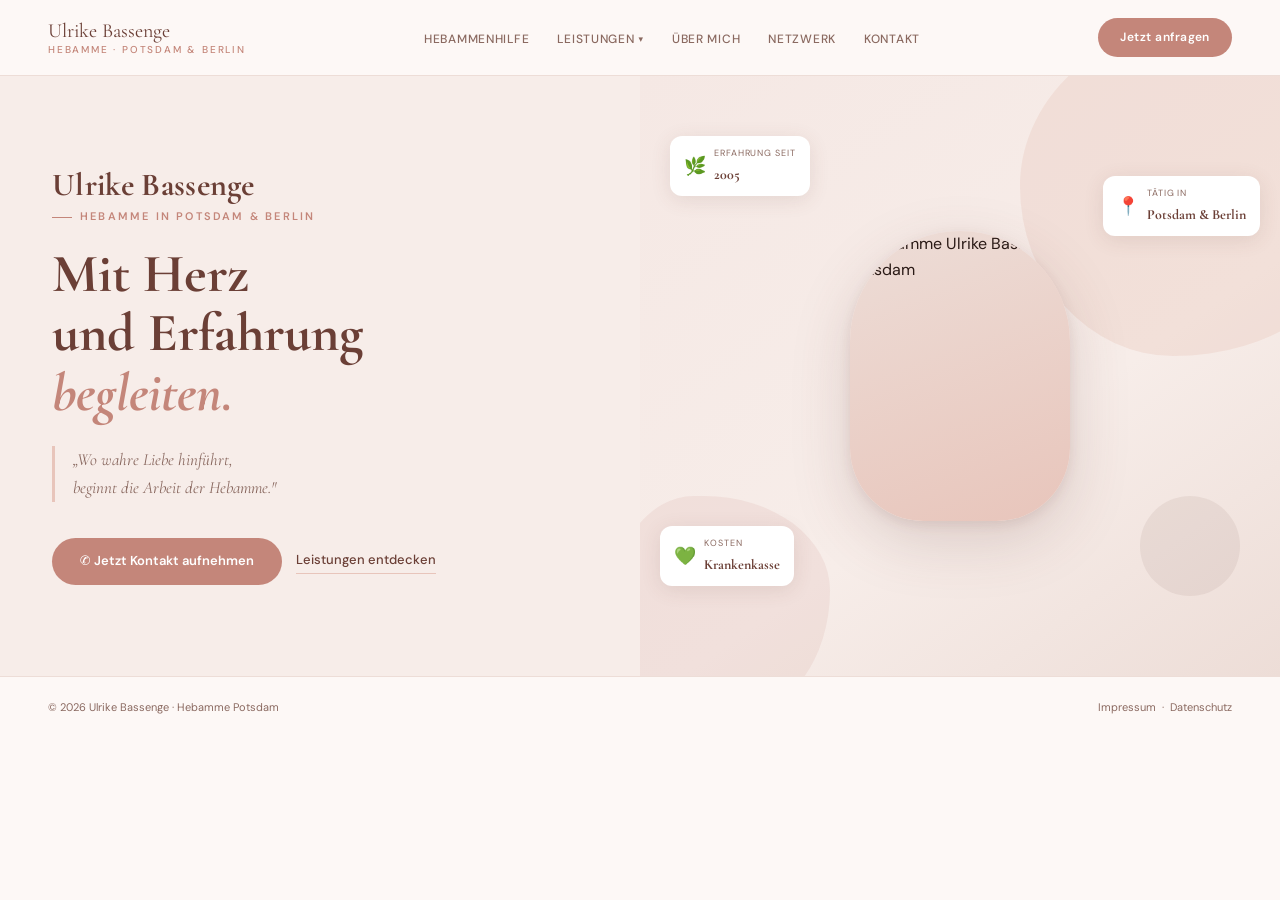
==== index.html @ 85637853 "fix: focus-visible + mobile hero layout + trust badge responsive - Add :focus-visible outlines for ." ====
<!DOCTYPE html>
<html lang="de">
<head>
  <meta charset="UTF-8">
  <meta name="viewport" content="width=device-width, initial-scale=1.0">
  <title>Hebamme Potsdam — Ulrike Bassenge | Schwangerschaft, Geburt &amp; Wochenbett</title>
  <meta name="description" content="Ulrike Bassenge – Ihre erfahrene Hebamme in Potsdam und Berlin. Beleghebamme, Hausgeburten &amp; Geburtshaus. Schwangerschaft, Geburt, Wochenbett &amp; Stillberatung.">
  <link rel="canonical" href="https://www.ulrike-bassenge.de/">
  <link rel="preconnect" href="https://fonts.googleapis.com">
  <link rel="preconnect" href="https://fonts.gstatic.com" crossorigin>
  <link href="https://fonts.googleapis.com/css2?family=Cormorant+Garamond:ital,wght@0,400;0,600;0,700;1,400;1,600&family=DM+Sans:wght@300;400;500;600&display=swap" rel="stylesheet">
  <script src="https://cdn.tailwindcss.com"></script>
  <link rel="stylesheet" href="styles.css">
</head>
<body>

<!-- NAVIGATION -->
<nav class="site-nav">
  <a href="index.html" style="display:flex;flex-direction:column;line-height:1.25;">
    <span class="nav-logo-name">Ulrike Bassenge</span>
    <span class="nav-logo-sub">Hebamme · Potsdam &amp; Berlin</span>
  </a>

  <button id="hamburger" class="hamburger" aria-label="Menü öffnen" aria-expanded="false" aria-controls="nav-links">
    <span></span>
    <span></span>
    <span></span>
  </button>

  <ul id="nav-links" class="nav-links">
    <li><a href="hebammenhilfe.html">Hebammenhilfe</a></li>
    <li class="nav-dropdown">
      <a href="#leistungen" style="display:inline-flex;align-items:center;gap:4px;">
        Leistungen <span style="font-size:9px;">▾</span>
      </a>
      <ul class="nav-dropdown-menu">
        <li><a href="schwangerschaft.html">Schwangerschaft</a></li>
        <li><a href="geburtshilfe.html">Geburtshilfe</a></li>
        <li><a href="wochenbett.html">Wochenbett</a></li>
        <li><a href="stillen.html">Stillberatung</a></li>
      </ul>
    </li>
    <li><a href="ueber-mich.html">Über mich</a></li>
    <li><a href="netzwerk.html">Netzwerk</a></li>
    <li><a href="kontakt.html">Kontakt</a></li>
  </ul>

  <a href="kontakt.html" class="btn-primary" style="font-size:12px;padding:10px 22px;letter-spacing:0.04em;">Jetzt anfragen</a>
</nav>

<!-- HERO -->
<section class="hero-grid" id="hero">

  <!-- LEFT COLUMN -->
  <div style="background:var(--cream-mid);padding:80px 52px;display:flex;flex-direction:column;justify-content:center;">

    <div style="margin-bottom:18px;">
      <div style="font-family:'Cormorant Garamond',Georgia,serif;font-size:32px;font-weight:700;color:var(--rose-dark);line-height:1.1;letter-spacing:0.01em;">Ulrike Bassenge</div>
      <p class="eyebrow" style="margin-top:6px;margin-bottom:0;">Hebamme in Potsdam &amp; Berlin</p>
    </div>

    <h1 class="heading-xl" style="margin-bottom:24px;">
      Mit Herz<br>und Erfahrung<br><em style="color:var(--rose);">begleiten.</em>
    </h1>

    <blockquote class="quote-text" style="border-left:3px solid var(--rose-light);padding-left:18px;margin-bottom:36px;">
      „Wo wahre Liebe hinführt,<br>beginnt die Arbeit der Hebamme."
    </blockquote>

    <div style="display:flex;gap:14px;align-items:center;flex-wrap:wrap;">
      <a href="kontakt.html" class="btn-primary">&#9990; Jetzt Kontakt aufnehmen</a>
      <a href="#leistungen" class="btn-ghost">Leistungen entdecken</a>
    </div>

  </div>

  <!-- RIGHT COLUMN -->
  <div style="background:linear-gradient(145deg,var(--rose-pale) 0%,var(--cream-mid) 60%,var(--sand) 100%);position:relative;overflow:hidden;display:flex;align-items:center;justify-content:center;min-height:540px;">

    <!-- Decorative blobs -->
    <div style="position:absolute;width:340px;height:340px;background:var(--rose-light);opacity:0.35;border-radius:60% 40% 55% 45% / 50% 60% 40% 50%;top:-60px;right:-80px;"></div>
    <div style="position:absolute;width:220px;height:220px;background:var(--rose);opacity:0.12;border-radius:40% 60% 45% 55% / 55% 45% 60% 40%;bottom:-40px;left:-30px;"></div>
    <div style="position:absolute;width:100px;height:100px;background:var(--rose-dark);opacity:0.08;border-radius:50%;bottom:80px;right:40px;"></div>

    <!-- Trust Badge: Erfahrung seit -->
    <div class="trust-badge" style="position:absolute;top:60px;left:30px;z-index:3;background:#fff;border-radius:12px;padding:10px 14px;box-shadow:0 4px 20px rgba(107,63,54,0.12);display:flex;align-items:center;gap:8px;">
      <span style="font-size:18px;">🌿</span>
      <div>
        <span style="font-family:'DM Sans',system-ui,sans-serif;font-size:9px;color:var(--muted);text-transform:uppercase;letter-spacing:0.1em;display:block;">Erfahrung seit</span>
        <span style="font-family:'Cormorant Garamond',Georgia,serif;font-size:14px;font-weight:700;color:var(--rose-dark);">2005</span>
      </div>
    </div>

    <!-- Trust Badge: Kosten -->
    <div class="trust-badge" style="position:absolute;bottom:90px;left:20px;z-index:3;background:#fff;border-radius:12px;padding:10px 14px;box-shadow:0 4px 20px rgba(107,63,54,0.12);display:flex;align-items:center;gap:8px;">
      <span style="font-size:18px;">💚</span>
      <div>
        <span style="font-family:'DM Sans',system-ui,sans-serif;font-size:9px;color:var(--muted);text-transform:uppercase;letter-spacing:0.1em;display:block;">Kosten</span>
        <span style="font-family:'Cormorant Garamond',Georgia,serif;font-size:14px;font-weight:700;color:var(--rose-dark);">Krankenkasse</span>
      </div>
    </div>

    <!-- Trust Badge: Tätig in -->
    <div class="trust-badge" style="position:absolute;top:100px;right:20px;z-index:3;background:#fff;border-radius:12px;padding:10px 14px;box-shadow:0 4px 20px rgba(107,63,54,0.12);display:flex;align-items:center;gap:8px;">
      <span style="font-size:18px;">📍</span>
      <div>
        <span style="font-family:'DM Sans',system-ui,sans-serif;font-size:9px;color:var(--muted);text-transform:uppercase;letter-spacing:0.1em;display:block;">Tätig in</span>
        <span style="font-family:'Cormorant Garamond',Georgia,serif;font-size:14px;font-weight:700;color:var(--rose-dark);">Potsdam &amp; Berlin</span>
      </div>
    </div>

    <!-- Photo frame -->
    <div style="position:relative;z-index:2;width:220px;height:290px;background:linear-gradient(160deg,var(--sand) 0%,var(--rose-light) 100%);border-radius:120px 120px 80px 80px;display:flex;align-items:center;justify-content:center;box-shadow:0 20px 60px rgba(107,63,54,0.18),0 4px 12px rgba(107,63,54,0.1);overflow:hidden;">
      <img src="https://placehold.co/220x290/e8c5bb/6b3f36?text=Ulrike+Bassenge" alt="Hebamme Ulrike Bassenge, Potsdam" width="220" height="290" style="width:100%;height:100%;object-fit:cover;border-radius:inherit;">
    </div>

  </div>

</section>

<!-- FOOTER -->
<footer class="site-footer">
  <span>© 2026 Ulrike Bassenge · Hebamme Potsdam</span>
  <span>
    <a href="impressum.html">Impressum</a> &nbsp;·&nbsp;
    <a href="datenschutz.html">Datenschutz</a>
  </span>
</footer>

<script>
  const hamburger = document.getElementById('hamburger');
  const navLinks  = document.getElementById('nav-links');

  hamburger.addEventListener('click', function () {
    const isOpen = navLinks.classList.toggle('open');
    hamburger.setAttribute('aria-expanded', isOpen ? 'true' : 'false');
  });
</script>

</body>
</html>
---- styles.css ----
/* === CUSTOM PROPERTIES === */
:root {
  --rose:       #c4867a;
  --rose-light: #e8c5bb;
  --rose-pale:  #f5e8e4;
  --rose-dark:  #6b3f36;
  --cream:      #fdf8f6;
  --cream-mid:  #f7ede9;
  --sand:       #edddd7;
  --muted:      #8a6960;
  --text:       #2a1a16;

  --font-serif: 'Cormorant Garamond', Georgia, serif;
  --font-sans:  'DM Sans', system-ui, sans-serif;

  --card-radius: 20px;
  --btn-radius:  40px;
}

/* === RESET === */
*, *::before, *::after { box-sizing: border-box; margin: 0; padding: 0; }
html { scroll-behavior: smooth; }
body { font-family: var(--font-sans); background: var(--cream); color: var(--text); line-height: 1.6; }
a { text-decoration: none; color: inherit; }
img { max-width: 100%; display: block; }

/* === TYPOGRAPHY === */
.font-serif   { font-family: var(--font-serif); }
.heading-xl   { font-family: var(--font-serif); font-size: clamp(36px, 5vw, 54px); line-height: 1.1; font-weight: 700; color: var(--rose-dark); }
.heading-lg   { font-family: var(--font-serif); font-size: clamp(26px, 3.5vw, 36px); line-height: 1.2; font-weight: 600; color: var(--rose-dark); }
.heading-md   { font-family: var(--font-serif); font-size: clamp(18px, 2.5vw, 24px); font-weight: 600; color: var(--rose-dark); }
.eyebrow      { font-size: 11px; letter-spacing: 0.2em; text-transform: uppercase; color: var(--rose); font-weight: 600; display: flex; align-items: center; gap: 8px; }
.eyebrow::before { content: ''; display: inline-block; width: 20px; height: 1px; background: var(--rose); }
.body-text    { font-size: 14px; color: var(--muted); line-height: 1.8; }
.quote-text   { font-family: var(--font-serif); font-style: italic; font-size: 17px; color: var(--muted); line-height: 1.65; }

/* === BUTTONS === */
.btn-primary {
  display: inline-flex; align-items: center; gap: 6px;
  background: var(--rose); color: #fff;
  padding: 13px 28px; border-radius: var(--btn-radius);
  font-size: 13px; font-weight: 600; font-family: var(--font-sans);
  transition: background .2s, transform .15s; cursor: pointer; border: none;
}
.btn-primary:hover { background: var(--rose-dark); transform: translateY(-1px); }
.btn-primary:focus-visible { outline: 2px solid var(--rose-dark); outline-offset: 3px; }
.btn-primary:active { transform: translateY(0); }

.btn-ghost {
  display: inline-flex; align-items: center; gap: 4px;
  color: var(--rose-dark); font-size: 13px; font-weight: 500;
  border-bottom: 1px solid var(--rose-light); padding-bottom: 2px;
  transition: color .2s, border-color .2s;
}
.btn-ghost:hover { color: var(--rose); border-color: var(--rose); }
.btn-ghost:focus-visible { outline: 2px solid var(--rose); outline-offset: 3px; }

.btn-outline {
  display: inline-flex; align-items: center; gap: 6px;
  border: 2px solid rgba(255,255,255,0.4); color: #fff;
  padding: 13px 28px; border-radius: var(--btn-radius);
  font-size: 13px; font-weight: 600; font-family: var(--font-sans);
  transition: border-color .2s;
}
.btn-outline:focus-visible { outline: 2px solid rgba(255,255,255,0.8); outline-offset: 3px; }
.btn-outline:hover { border-color: rgba(255,255,255,0.9); background: rgba(255,255,255,0.1); }

/* === SECTION LABELS === */
.section-label {
  font-size: 10px; letter-spacing: 0.22em; text-transform: uppercase;
  color: var(--rose); font-weight: 600; margin-bottom: 10px;
  display: flex; align-items: center; gap: 8px;
}
.section-label::before { content: ''; display: inline-block; width: 20px; height: 1px; background: var(--rose); }

/* === CARDS === */
.card {
  background: #fff; border-radius: var(--card-radius); border: 1px solid var(--sand);
  transition: transform .25s, box-shadow .25s, border-color .25s;
}
.card:hover {
  transform: translateY(-5px);
  box-shadow: 0 12px 32px rgba(196,134,122,0.18);
  border-color: var(--rose-light);
}

/* === NAVIGATION === */
.site-nav {
  background: var(--cream); border-bottom: 1px solid var(--sand);
  padding: 18px 48px; display: flex; align-items: center; justify-content: space-between;
  position: sticky; top: 0; z-index: 100;
}
.nav-logo-name { font-family: var(--font-serif); font-size: 20px; color: var(--rose-dark); }
.nav-logo-sub  { font-size: 10px; letter-spacing: 0.18em; text-transform: uppercase; color: var(--rose); font-weight: 500; }
.nav-links { display: flex; gap: 28px; list-style: none; align-items: center; }
.nav-links a  { font-size: 12px; color: var(--muted); letter-spacing: 0.06em; text-transform: uppercase; font-weight: 500; transition: color .2s; }
.nav-links a:hover { color: var(--rose); }
.nav-links a:focus-visible { color: var(--rose); outline: 2px solid var(--rose); outline-offset: 3px; border-radius: 3px; }
.nav-dropdown { position: relative; }
.nav-dropdown-menu {
  display: none; position: absolute; top: calc(100% + 12px); left: 50%;
  transform: translateX(-50%); background: #fff; border: 1px solid var(--sand);
  border-radius: 12px; padding: 8px 0; min-width: 180px;
  box-shadow: 0 8px 24px rgba(107,63,54,0.12); z-index: 200;
}
.nav-dropdown:hover .nav-dropdown-menu { display: block; }
.nav-dropdown-menu a {
  display: block; padding: 9px 18px; font-size: 13px; color: var(--text);
  text-transform: none; letter-spacing: 0; font-weight: 400;
  transition: background .15s, color .15s;
}
.nav-dropdown-menu a:hover { background: var(--cream-mid); color: var(--rose); }
.hamburger { display: none; flex-direction: column; gap: 5px; cursor: pointer; background: none; border: none; padding: 4px; }
.hamburger span { display: block; width: 24px; height: 2px; background: var(--rose-dark); border-radius: 2px; transition: transform .3s, opacity .3s; }
.hamburger:focus-visible {
  outline: 2px solid var(--rose);
  outline-offset: 4px;
  border-radius: 4px;
}

.nav-dropdown-menu a:focus-visible {
  outline: 2px solid var(--rose);
  outline-offset: -2px;
}

/* === FOOTER === */
.site-footer {
  background: var(--cream); border-top: 1px solid var(--sand);
  padding: 22px 48px; display: flex; justify-content: space-between; align-items: center;
  font-size: 11px; color: var(--muted);
}
.site-footer a { color: var(--muted); transition: color .2s; }
.site-footer a:hover { color: var(--rose); }
.site-footer a:focus-visible {
  outline: 2px solid var(--rose);
  outline-offset: 2px;
  border-radius: 2px;
}

/* === MOBILE === */
@media (max-width: 768px) {
  .site-nav { padding: 16px 20px; }
  .nav-links { display: none; flex-direction: column; gap: 0; position: absolute; top: 100%; left: 0; right: 0; background: var(--cream); border-bottom: 1px solid var(--sand); padding: 8px 0; z-index: 99; }
  .nav-links.open { display: flex; }
  .nav-links a { padding: 12px 20px; text-transform: none; font-size: 14px; }
  .nav-dropdown-menu { display: none !important; }
  .hamburger { display: flex; }
  .site-footer { flex-direction: column; gap: 8px; text-align: center; padding: 20px; }
}

/* === SECTION UTILITY === */
.section { padding: 70px 48px; }
@media (max-width: 640px) { .section { padding: 40px 20px; } }

/* === GRID HELPERS === */
.grid-2 { display: grid; grid-template-columns: repeat(2, 1fr); gap: 20px; }
.grid-3 { display: grid; grid-template-columns: repeat(3, 1fr); gap: 20px; }
.grid-4 { display: grid; grid-template-columns: repeat(4, 1fr); gap: 20px; }
.hero-grid { display: grid; grid-template-columns: 1fr 1fr; min-height: 600px; }

/* === RESPONSIVE GRID HELPERS === */
@media (max-width: 1024px) {
  .grid-4 { grid-template-columns: repeat(2, 1fr); }
}
@media (max-width: 900px) {
  .grid-3 { grid-template-columns: repeat(2, 1fr); }
  .trust-badge { display: none; }
}
@media (max-width: 640px) {
  .grid-4, .grid-3, .grid-2 { grid-template-columns: 1fr; }
  .hero-grid { grid-template-columns: 1fr; }
}
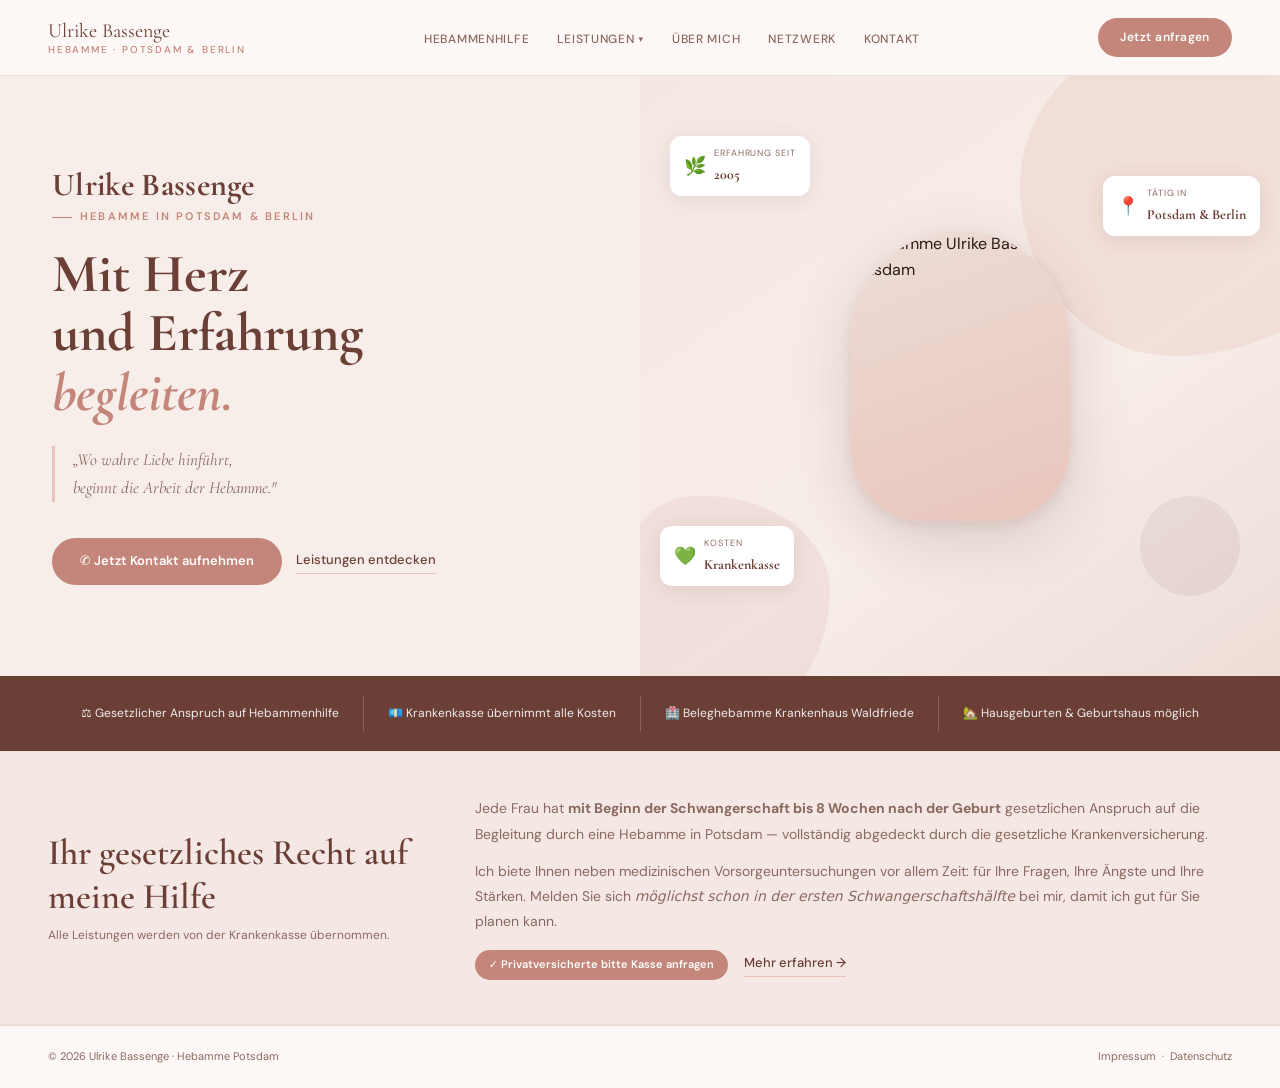
==== commit b1ce0700: "feat: startseite — info-strip + hebammenhilfe kurzversion" ====
--- a/index.html
+++ b/index.html
@@ -118,6 +118,30 @@
 
 </section>
 
+<!-- INFO-STRIP -->
+<div class="info-strip" style="background:var(--rose-dark);padding:20px 48px;display:flex;align-items:center;justify-content:center;gap:0;flex-wrap:wrap;">
+  <div style="color:rgba(255,255,255,.9);font-size:12px;padding:8px 24px;display:flex;align-items:center;gap:8px;border-right:1px solid rgba(255,255,255,.2);">⚖️ Gesetzlicher Anspruch auf Hebammenhilfe</div>
+  <div style="color:rgba(255,255,255,.9);font-size:12px;padding:8px 24px;display:flex;align-items:center;gap:8px;border-right:1px solid rgba(255,255,255,.2);">💶 Krankenkasse übernimmt alle Kosten</div>
+  <div style="color:rgba(255,255,255,.9);font-size:12px;padding:8px 24px;display:flex;align-items:center;gap:8px;border-right:1px solid rgba(255,255,255,.2);">🏥 Beleghebamme Krankenhaus Waldfriede</div>
+  <div style="color:rgba(255,255,255,.9);font-size:12px;padding:8px 24px;display:flex;align-items:center;gap:8px;">🏡 Hausgeburten &amp; Geburtshaus möglich</div>
+</div>
+
+<!-- HEBAMMENHILFE KURZVERSION -->
+<section class="hebammenhilfe-section" style="background:var(--rose-pale);padding:44px 48px;display:grid;grid-template-columns:1fr 2fr;gap:48px;align-items:center;border-top:1px solid var(--sand);border-bottom:1px solid var(--sand);">
+  <div>
+    <h2 class="heading-lg">Ihr gesetzliches Recht auf meine Hilfe</h2>
+    <p style="font-size:12px;color:var(--muted);margin-top:8px;">Alle Leistungen werden von der Krankenkasse übernommen.</p>
+  </div>
+  <div>
+    <p class="body-text" style="margin-bottom:12px;">Jede Frau hat <strong>mit Beginn der Schwangerschaft bis 8 Wochen nach der Geburt</strong> gesetzlichen Anspruch auf die Begleitung durch eine Hebamme in Potsdam — vollständig abgedeckt durch die gesetzliche Krankenversicherung.</p>
+    <p class="body-text" style="margin-bottom:16px;">Ich biete Ihnen neben medizinischen Vorsorgeuntersuchungen vor allem Zeit: für Ihre Fragen, Ihre Ängste und Ihre Stärken. Melden Sie sich <em>möglichst schon in der ersten Schwangerschaftshälfte</em> bei mir, damit ich gut für Sie planen kann.</p>
+    <div style="display:flex;align-items:center;gap:16px;flex-wrap:wrap;">
+      <span style="display:inline-flex;align-items:center;gap:6px;background:var(--rose);color:#fff;font-size:11px;font-weight:600;padding:6px 14px;border-radius:30px;">✓ Privatversicherte bitte Kasse anfragen</span>
+      <a href="hebammenhilfe.html" class="btn-ghost">Mehr erfahren →</a>
+    </div>
+  </div>
+</section>
+
 <!-- FOOTER -->
 <footer class="site-footer">
   <span>© 2026 Ulrike Bassenge · Hebamme Potsdam</span>
--- a/styles.css
+++ b/styles.css
@@ -146,6 +146,10 @@
   .nav-dropdown-menu { display: none !important; }
   .hamburger { display: flex; }
   .site-footer { flex-direction: column; gap: 8px; text-align: center; padding: 20px; }
+  .info-strip { flex-direction: column; padding: 16px 20px; gap: 0; }
+  .info-strip > div { border-right: none !important; border-bottom: 1px solid rgba(255,255,255,.2); padding: 10px 16px; width: 100%; justify-content: flex-start; }
+  .info-strip > div:last-child { border-bottom: none; }
+  .hebammenhilfe-section { grid-template-columns: 1fr; gap: 24px; padding: 36px 20px; }
 }
 
 /* === SECTION UTILITY === */
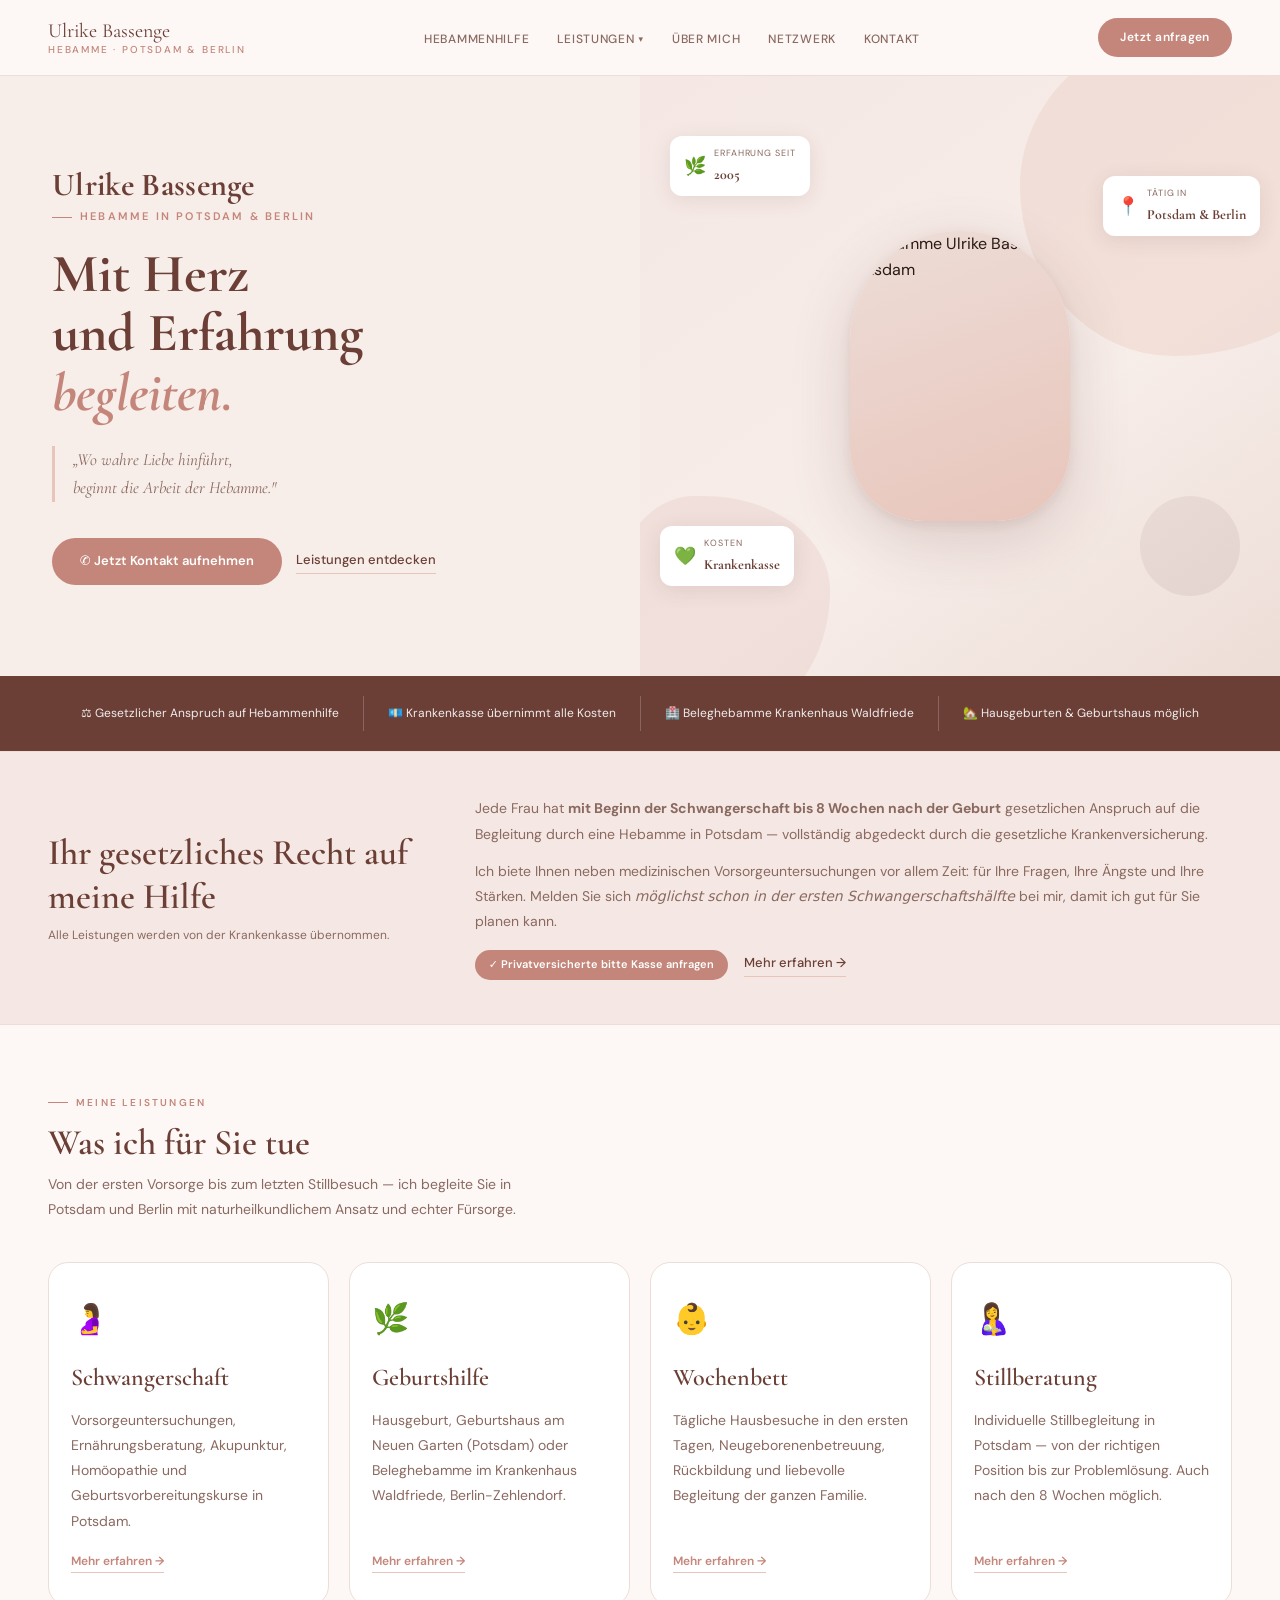
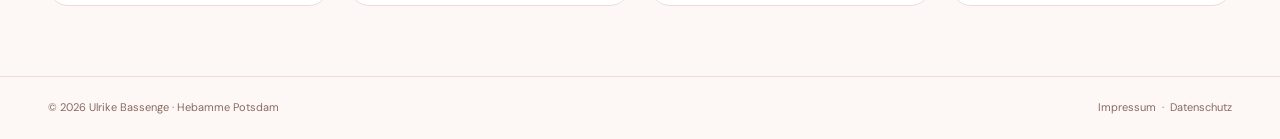
==== commit f73c85bf: "feat: startseite — leistungskacheln (4 cards, responsive grid)" ====
--- a/index.html
+++ b/index.html
@@ -142,6 +142,45 @@
   </div>
 </section>
 
+<!-- LEISTUNGEN -->
+<section id="leistungen" style="padding:70px 48px;">
+  <p class="section-label">Meine Leistungen</p>
+  <h2 class="heading-lg" style="margin-bottom:8px;">Was ich für Sie tue</h2>
+  <p class="body-text" style="max-width:520px;margin-bottom:40px;">Von der ersten Vorsorge bis zum letzten Stillbesuch — ich begleite Sie in Potsdam und Berlin mit naturheilkundlichem Ansatz und echter Fürsorge.</p>
+
+  <div class="cards-4" style="display:grid;grid-template-columns:repeat(4,1fr);gap:20px;">
+
+    <a href="schwangerschaft.html" class="card" style="padding:32px 22px;display:flex;flex-direction:column;">
+      <div style="font-size:30px;margin-bottom:16px;">🤰</div>
+      <h3 class="heading-md" style="margin-bottom:10px;">Schwangerschaft</h3>
+      <p class="body-text" style="flex:1;">Vorsorgeuntersuchungen, Ernährungsberatung, Akupunktur, Homöopathie und Geburtsvorbereitungskurse in Potsdam.</p>
+      <span style="display:inline-flex;align-items:center;gap:4px;margin-top:18px;font-size:12px;color:var(--rose);font-weight:600;border-bottom:1px solid var(--rose-light);padding-bottom:1px;width:fit-content;">Mehr erfahren →</span>
+    </a>
+
+    <a href="geburtshilfe.html" class="card" style="padding:32px 22px;display:flex;flex-direction:column;">
+      <div style="font-size:30px;margin-bottom:16px;">🌿</div>
+      <h3 class="heading-md" style="margin-bottom:10px;">Geburtshilfe</h3>
+      <p class="body-text" style="flex:1;">Hausgeburt, Geburtshaus am Neuen Garten (Potsdam) oder Beleghebamme im Krankenhaus Waldfriede, Berlin-Zehlendorf.</p>
+      <span style="display:inline-flex;align-items:center;gap:4px;margin-top:18px;font-size:12px;color:var(--rose);font-weight:600;border-bottom:1px solid var(--rose-light);padding-bottom:1px;width:fit-content;">Mehr erfahren →</span>
+    </a>
+
+    <a href="wochenbett.html" class="card" style="padding:32px 22px;display:flex;flex-direction:column;">
+      <div style="font-size:30px;margin-bottom:16px;">👶</div>
+      <h3 class="heading-md" style="margin-bottom:10px;">Wochenbett</h3>
+      <p class="body-text" style="flex:1;">Tägliche Hausbesuche in den ersten Tagen, Neugeborenenbetreuung, Rückbildung und liebevolle Begleitung der ganzen Familie.</p>
+      <span style="display:inline-flex;align-items:center;gap:4px;margin-top:18px;font-size:12px;color:var(--rose);font-weight:600;border-bottom:1px solid var(--rose-light);padding-bottom:1px;width:fit-content;">Mehr erfahren →</span>
+    </a>
+
+    <a href="stillen.html" class="card" style="padding:32px 22px;display:flex;flex-direction:column;">
+      <div style="font-size:30px;margin-bottom:16px;">🤱</div>
+      <h3 class="heading-md" style="margin-bottom:10px;">Stillberatung</h3>
+      <p class="body-text" style="flex:1;">Individuelle Stillbegleitung in Potsdam — von der richtigen Position bis zur Problemlösung. Auch nach den 8 Wochen möglich.</p>
+      <span style="display:inline-flex;align-items:center;gap:4px;margin-top:18px;font-size:12px;color:var(--rose);font-weight:600;border-bottom:1px solid var(--rose-light);padding-bottom:1px;width:fit-content;">Mehr erfahren →</span>
+    </a>
+
+  </div>
+</section>
+
 <!-- FOOTER -->
 <footer class="site-footer">
   <span>© 2026 Ulrike Bassenge · Hebamme Potsdam</span>
--- a/styles.css
+++ b/styles.css
@@ -174,3 +174,17 @@
   .grid-4, .grid-3, .grid-2 { grid-template-columns: 1fr; }
   .hero-grid { grid-template-columns: 1fr; }
 }
+
+/* Responsive grid for 4-column card layout */
+@media (max-width: 1024px) {
+  .cards-4 { grid-template-columns: repeat(2, 1fr) !important; }
+}
+@media (max-width: 640px) {
+  .cards-4 { grid-template-columns: 1fr !important; }
+}
+
+/* Focus-visible for card links (service cards are <a> elements) */
+a.card:focus-visible {
+  outline: 2px solid var(--rose);
+  outline-offset: 3px;
+}
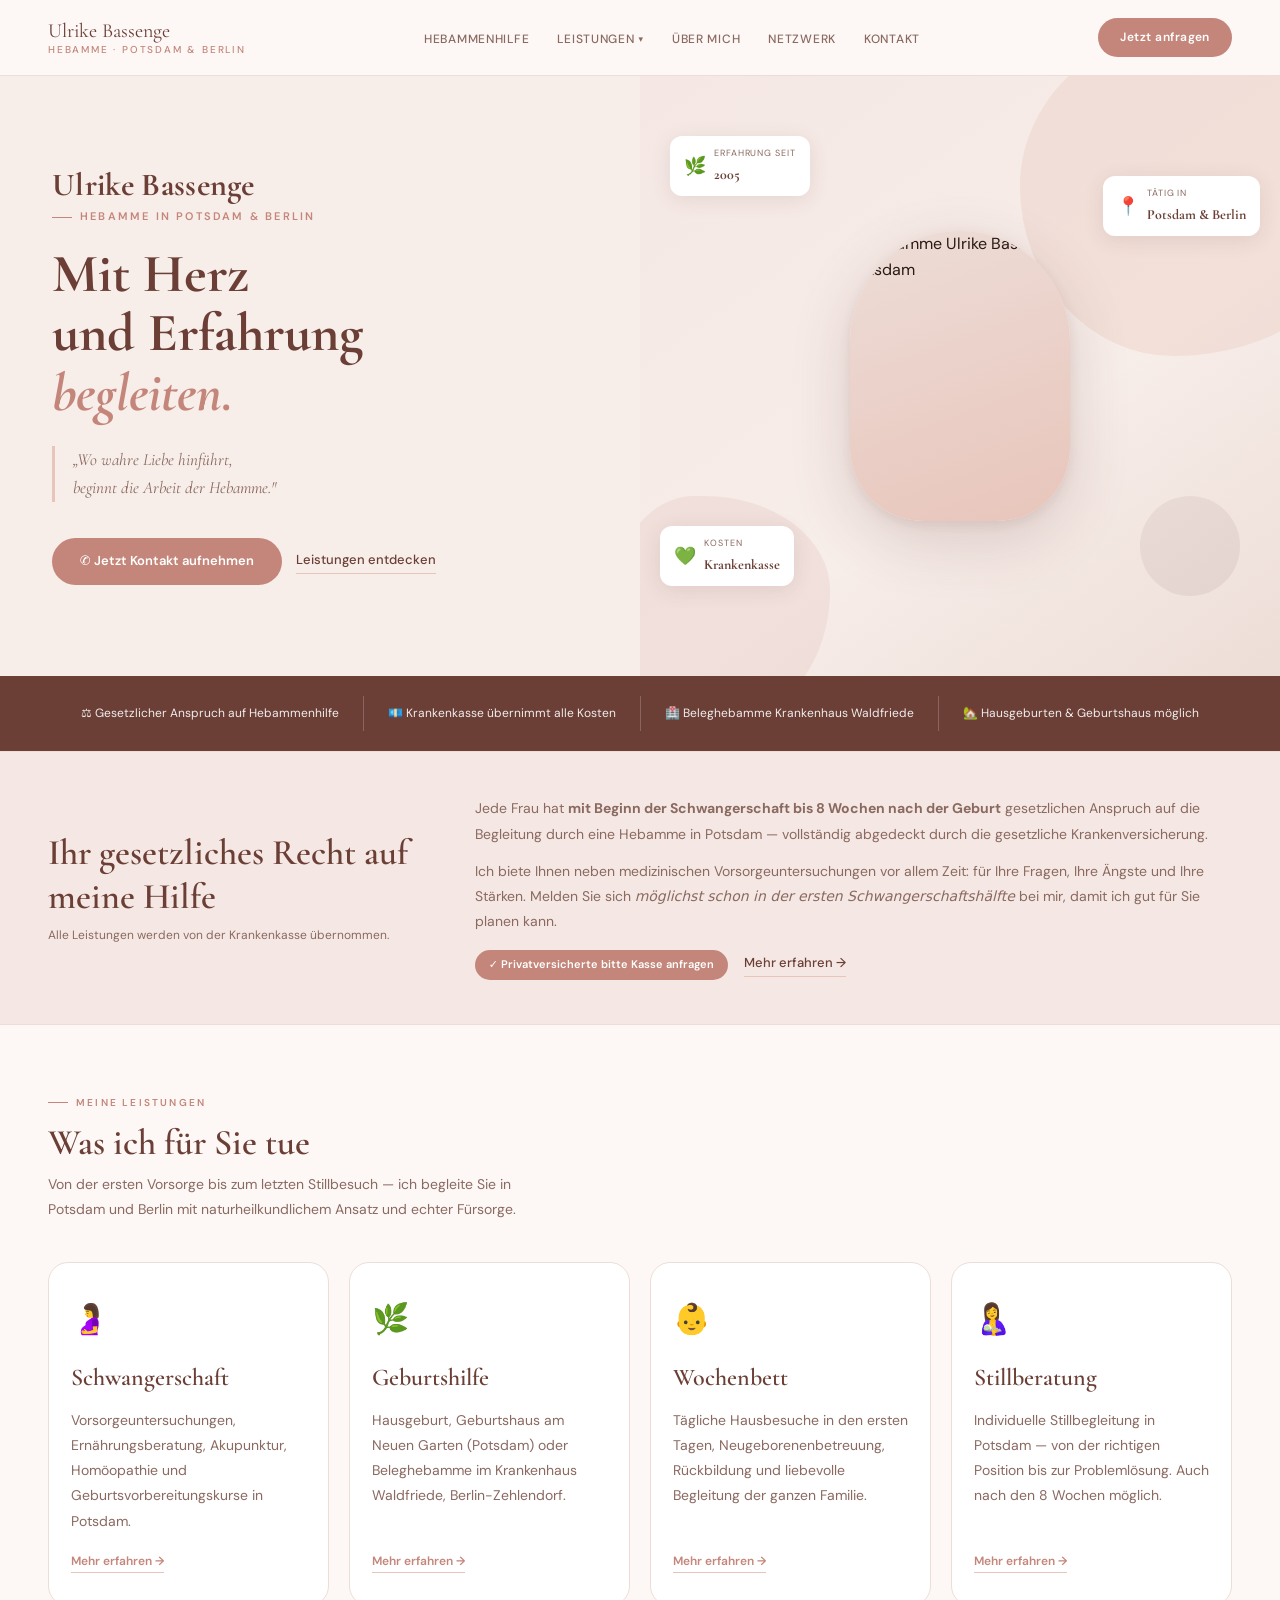
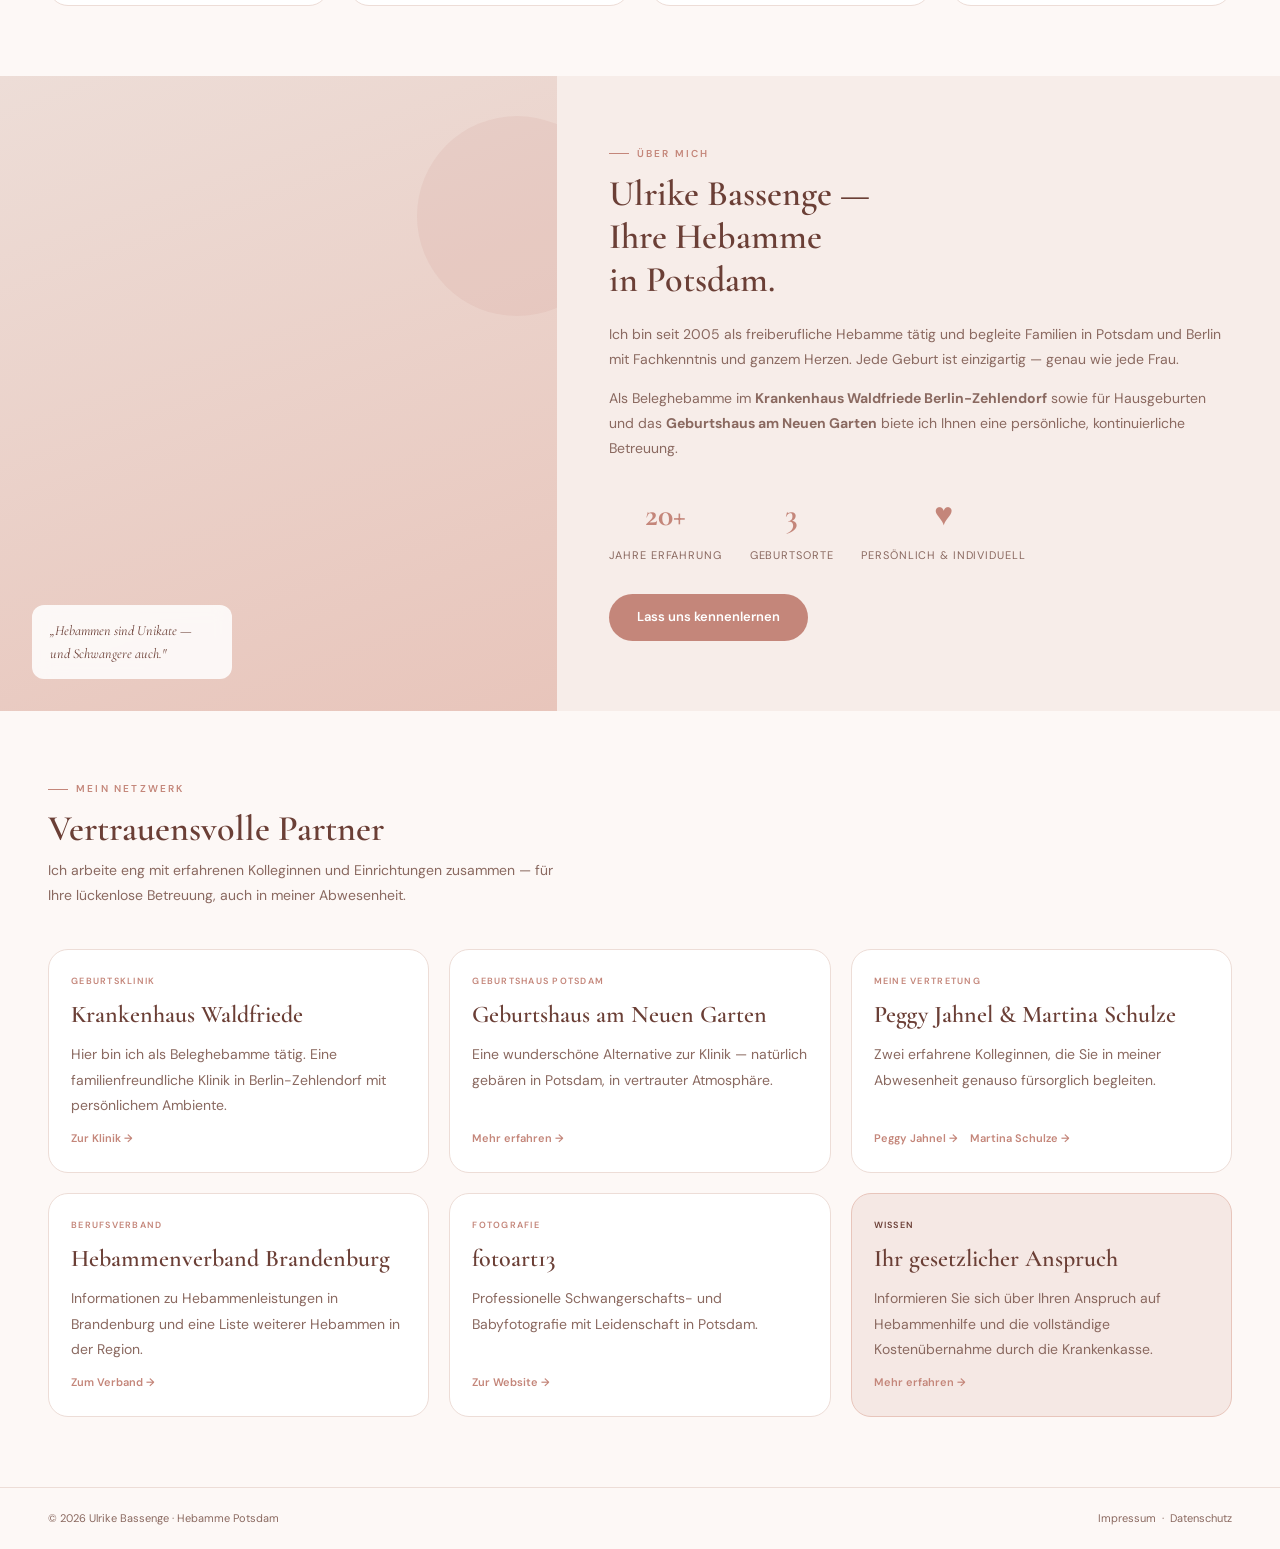
==== commit 83d11d5a: "feat: startseite — über-mich + netzwerk sektionen" ====
--- a/index.html
+++ b/index.html
@@ -181,6 +181,95 @@
   </div>
 </section>
 
+<!-- ÜBER MICH -->
+<section style="display:grid;grid-template-columns:1fr 1.3fr;">
+  <!-- FOTO-BEREICH -->
+  <div style="background:linear-gradient(160deg,var(--sand) 0%,var(--rose-light) 100%);min-height:480px;display:flex;align-items:flex-end;justify-content:flex-start;padding:32px;position:relative;overflow:hidden;">
+    <div style="position:absolute;top:40px;right:-60px;width:200px;height:200px;background:var(--rose);opacity:.12;border-radius:50%;"></div>
+    <div style="background:rgba(255,255,255,.85);backdrop-filter:blur(8px);border-radius:12px;padding:14px 18px;max-width:200px;line-height:1.5;">
+      <p class="quote-text" style="font-size:14px;color:var(--rose-dark);">„Hebammen sind Unikate — und Schwangere auch."</p>
+    </div>
+  </div>
+  <!-- TEXT -->
+  <div style="background:var(--cream-mid);padding:70px 52px;display:flex;flex-direction:column;justify-content:center;">
+    <p class="section-label">Über mich</p>
+    <h2 class="heading-lg" style="margin-bottom:20px;">Ulrike Bassenge —<br>Ihre Hebamme<br>in Potsdam.</h2>
+    <p class="body-text" style="margin-bottom:14px;">Ich bin seit 2005 als freiberufliche Hebamme tätig und begleite Familien in Potsdam und Berlin mit Fachkenntnis und ganzem Herzen. Jede Geburt ist einzigartig — genau wie jede Frau.</p>
+    <p class="body-text" style="margin-bottom:28px;">Als Beleghebamme im <strong>Krankenhaus Waldfriede Berlin-Zehlendorf</strong> sowie für Hausgeburten und das <strong>Geburtshaus am Neuen Garten</strong> biete ich Ihnen eine persönliche, kontinuierliche Betreuung.</p>
+    <div style="display:flex;gap:28px;margin-bottom:28px;">
+      <div style="text-align:center;">
+        <strong style="font-family:var(--font-serif);font-size:32px;color:var(--rose);display:block;">20+</strong>
+        <span style="font-size:11px;color:var(--muted);text-transform:uppercase;letter-spacing:.08em;">Jahre Erfahrung</span>
+      </div>
+      <div style="text-align:center;">
+        <strong style="font-family:var(--font-serif);font-size:32px;color:var(--rose);display:block;">3</strong>
+        <span style="font-size:11px;color:var(--muted);text-transform:uppercase;letter-spacing:.08em;">Geburtsorte</span>
+      </div>
+      <div style="text-align:center;">
+        <strong style="font-family:var(--font-serif);font-size:32px;color:var(--rose);display:block;">♥</strong>
+        <span style="font-size:11px;color:var(--muted);text-transform:uppercase;letter-spacing:.08em;">Persönlich &amp; individuell</span>
+      </div>
+    </div>
+    <a href="ueber-mich.html" class="btn-primary" style="width:fit-content;">Lass uns kennenlernen</a>
+  </div>
+</section>
+
+<!-- NETZWERK -->
+<section style="padding:70px 48px;background:var(--cream);">
+  <p class="section-label">Mein Netzwerk</p>
+  <h2 class="heading-lg" style="margin-bottom:8px;">Vertrauensvolle Partner</h2>
+  <p class="body-text" style="max-width:520px;margin-bottom:40px;">Ich arbeite eng mit erfahrenen Kolleginnen und Einrichtungen zusammen — für Ihre lückenlose Betreuung, auch in meiner Abwesenheit.</p>
+
+  <div class="cards-3" style="display:grid;grid-template-columns:repeat(3,1fr);gap:20px;">
+
+    <div class="card" style="padding:24px 22px;display:flex;flex-direction:column;gap:8px;">
+      <span style="font-size:9px;letter-spacing:.14em;text-transform:uppercase;color:var(--rose);font-weight:600;">Geburtsklinik</span>
+      <h3 class="heading-md">Krankenhaus Waldfriede</h3>
+      <p class="body-text" style="flex:1;">Hier bin ich als Beleghebamme tätig. Eine familienfreundliche Klinik in Berlin-Zehlendorf mit persönlichem Ambiente.</p>
+      <a href="https://www.krankenhaus-waldfriede.de" target="_blank" rel="noopener" style="font-size:11px;color:var(--rose);font-weight:600;display:inline-flex;align-items:center;gap:4px;margin-top:4px;">Zur Klinik →</a>
+    </div>
+
+    <div class="card" style="padding:24px 22px;display:flex;flex-direction:column;gap:8px;">
+      <span style="font-size:9px;letter-spacing:.14em;text-transform:uppercase;color:var(--rose);font-weight:600;">Geburtshaus Potsdam</span>
+      <h3 class="heading-md">Geburtshaus am Neuen Garten</h3>
+      <p class="body-text" style="flex:1;">Eine wunderschöne Alternative zur Klinik — natürlich gebären in Potsdam, in vertrauter Atmosphäre.</p>
+      <a href="https://www.geburtshaus-am-neuen-garten.de" target="_blank" rel="noopener" style="font-size:11px;color:var(--rose);font-weight:600;display:inline-flex;align-items:center;gap:4px;margin-top:4px;">Mehr erfahren →</a>
+    </div>
+
+    <div class="card" style="padding:24px 22px;display:flex;flex-direction:column;gap:8px;">
+      <span style="font-size:9px;letter-spacing:.14em;text-transform:uppercase;color:var(--rose);font-weight:600;">Meine Vertretung</span>
+      <h3 class="heading-md">Peggy Jahnel &amp; Martina Schulze</h3>
+      <p class="body-text" style="flex:1;">Zwei erfahrene Kolleginnen, die Sie in meiner Abwesenheit genauso fürsorglich begleiten.</p>
+      <div style="display:flex;gap:12px;margin-top:4px;">
+        <a href="https://www.pots-hebamme.de" target="_blank" rel="noopener" style="font-size:11px;color:var(--rose);font-weight:600;">Peggy Jahnel →</a>
+        <a href="https://www.hebamme-martina-schulze.de" target="_blank" rel="noopener" style="font-size:11px;color:var(--rose);font-weight:600;">Martina Schulze →</a>
+      </div>
+    </div>
+
+    <div class="card" style="padding:24px 22px;display:flex;flex-direction:column;gap:8px;">
+      <span style="font-size:9px;letter-spacing:.14em;text-transform:uppercase;color:var(--rose);font-weight:600;">Berufsverband</span>
+      <h3 class="heading-md">Hebammenverband Brandenburg</h3>
+      <p class="body-text" style="flex:1;">Informationen zu Hebammenleistungen in Brandenburg und eine Liste weiterer Hebammen in der Region.</p>
+      <a href="https://www.hebammen-brandenburg.de" target="_blank" rel="noopener" style="font-size:11px;color:var(--rose);font-weight:600;display:inline-flex;align-items:center;gap:4px;margin-top:4px;">Zum Verband →</a>
+    </div>
+
+    <div class="card" style="padding:24px 22px;display:flex;flex-direction:column;gap:8px;">
+      <span style="font-size:9px;letter-spacing:.14em;text-transform:uppercase;color:var(--rose);font-weight:600;">Fotografie</span>
+      <h3 class="heading-md">fotoart13</h3>
+      <p class="body-text" style="flex:1;">Professionelle Schwangerschafts- und Babyfotografie mit Leidenschaft in Potsdam.</p>
+      <a href="https://www.fotoart13.de" target="_blank" rel="noopener" style="font-size:11px;color:var(--rose);font-weight:600;display:inline-flex;align-items:center;gap:4px;margin-top:4px;">Zur Website →</a>
+    </div>
+
+    <div class="card" style="padding:24px 22px;display:flex;flex-direction:column;gap:8px;background:var(--rose-pale);border-color:var(--rose-light);">
+      <span style="font-size:9px;letter-spacing:.14em;text-transform:uppercase;color:var(--rose-dark);font-weight:600;">Wissen</span>
+      <h3 class="heading-md">Ihr gesetzlicher Anspruch</h3>
+      <p class="body-text" style="flex:1;">Informieren Sie sich über Ihren Anspruch auf Hebammenhilfe und die vollständige Kostenübernahme durch die Krankenkasse.</p>
+      <a href="hebammenhilfe.html" style="font-size:11px;color:var(--rose);font-weight:600;display:inline-flex;align-items:center;gap:4px;margin-top:4px;">Mehr erfahren →</a>
+    </div>
+
+  </div>
+</section>
+
 <!-- FOOTER -->
 <footer class="site-footer">
   <span>© 2026 Ulrike Bassenge · Hebamme Potsdam</span>
--- a/styles.css
+++ b/styles.css
@@ -188,3 +188,17 @@
   outline: 2px solid var(--rose);
   outline-offset: 3px;
 }
+
+/* Responsive grid for 3-column Netzwerk layout */
+@media (max-width: 900px) {
+  .cards-3 { grid-template-columns: repeat(2, 1fr) !important; }
+}
+@media (max-width: 640px) {
+  .cards-3 { grid-template-columns: 1fr !important; }
+}
+
+.card a:focus-visible {
+  outline: 2px solid var(--rose);
+  outline-offset: 2px;
+  border-radius: 3px;
+}
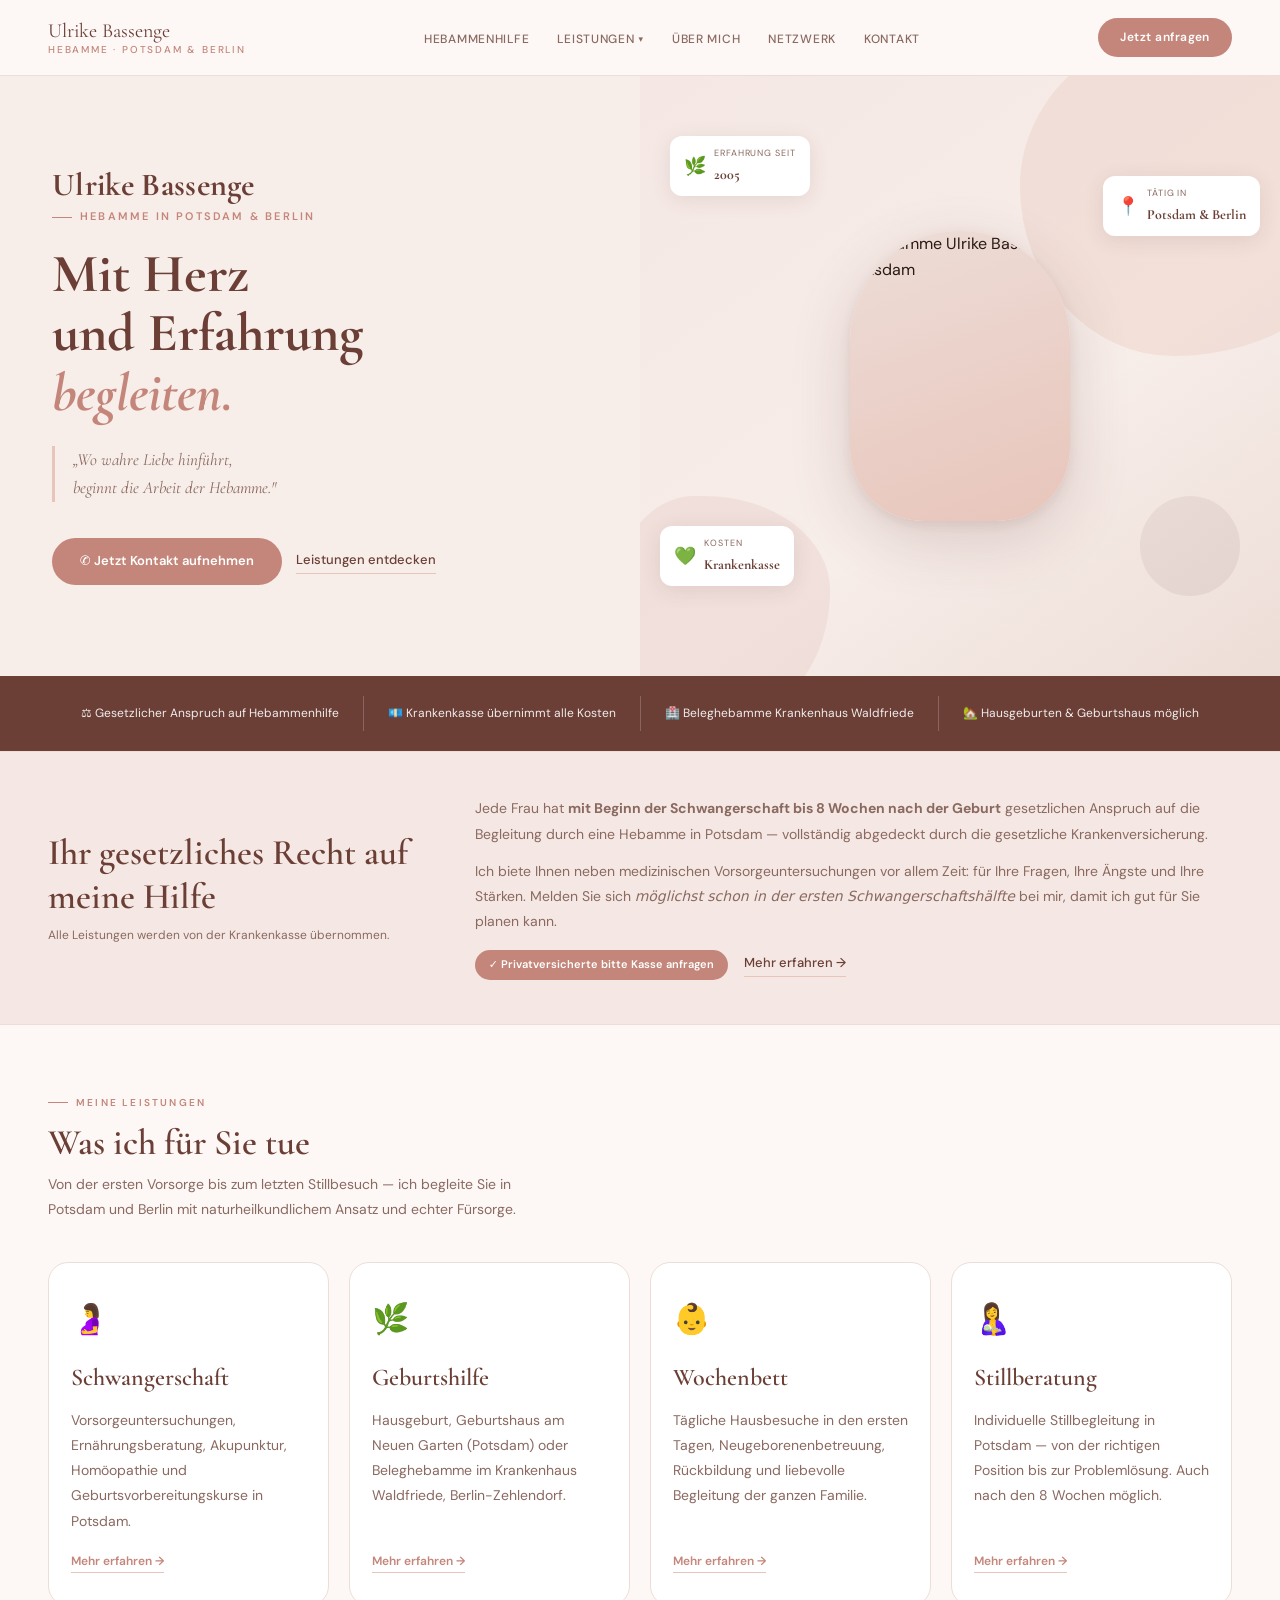
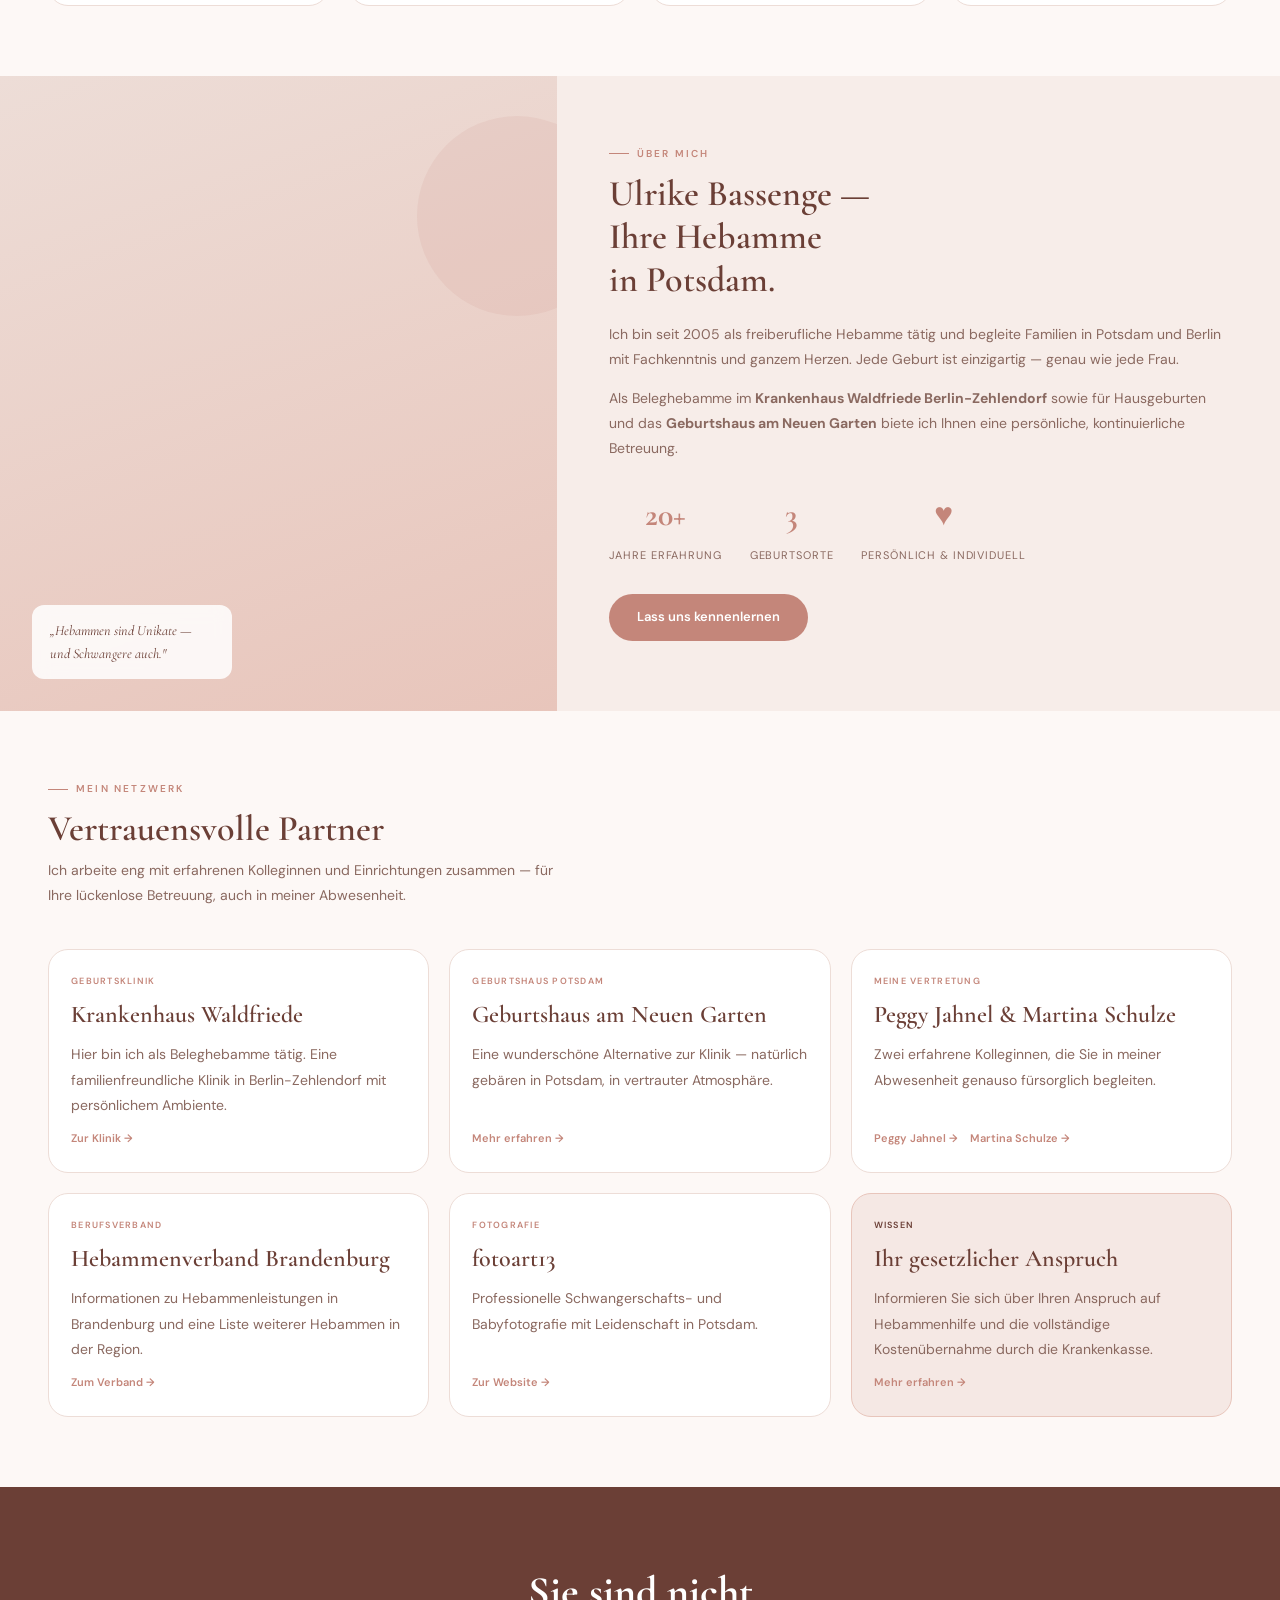
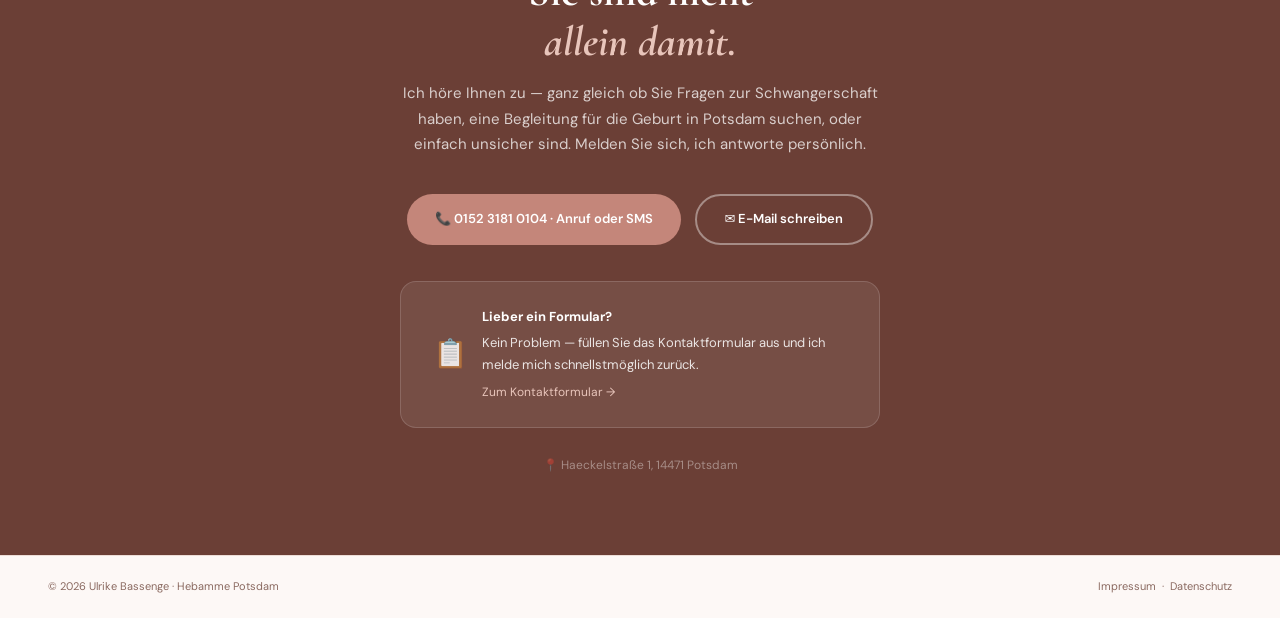
==== commit f085c757: "feat: startseite — kontakt-cta + JSON-LD strukturierte daten" ====
--- a/index.html
+++ b/index.html
@@ -11,6 +11,31 @@
   <link href="https://fonts.googleapis.com/css2?family=Cormorant+Garamond:ital,wght@0,400;0,600;0,700;1,400;1,600&family=DM+Sans:wght@300;400;500;600&display=swap" rel="stylesheet">
   <script src="https://cdn.tailwindcss.com"></script>
   <link rel="stylesheet" href="styles.css">
+  <script type="application/ld+json">
+{
+  "@context": "https://schema.org",
+  "@type": "MedicalBusiness",
+  "name": "Ulrike Bassenge – Hebamme Potsdam",
+  "description": "Freiberufliche Hebamme und Beleghebamme in Potsdam und Berlin. Schwangerschaft, Geburtshilfe, Wochenbett, Stillberatung. Hausgeburten und Geburtshaus.",
+  "url": "https://www.ulrike-bassenge.de",
+  "telephone": "+4915231810104",
+  "email": "info@ulrike-bassenge.de",
+  "address": {
+    "@type": "PostalAddress",
+    "streetAddress": "Haeckelstraße 1",
+    "addressLocality": "Potsdam",
+    "postalCode": "14471",
+    "addressCountry": "DE"
+  },
+  "geo": {
+    "@type": "GeoCoordinates",
+    "latitude": 52.3945,
+    "longitude": 13.0820
+  },
+  "medicalSpecialty": "Midwifery",
+  "areaServed": ["Potsdam", "Berlin", "Brandenburg"]
+}
+</script>
 </head>
 <body>
 
@@ -270,6 +295,31 @@
   </div>
 </section>
 
+<!-- KONTAKT CTA -->
+<section class="kontakt-cta" style="background:var(--rose-dark);padding:80px 48px;">
+  <div style="max-width:720px;margin:0 auto;text-align:center;">
+    <h2 style="font-family:var(--font-serif);font-size:clamp(30px,4vw,42px);color:#fff;line-height:1.2;margin-bottom:14px;">
+      Sie sind nicht<br><em style="color:var(--rose-light);font-style:italic;">allein damit.</em>
+    </h2>
+    <p style="color:rgba(255,255,255,.75);font-size:15px;line-height:1.7;max-width:480px;margin:0 auto 36px;">
+      Ich höre Ihnen zu — ganz gleich ob Sie Fragen zur Schwangerschaft haben, eine Begleitung für die Geburt in Potsdam suchen, oder einfach unsicher sind. Melden Sie sich, ich antworte persönlich.
+    </p>
+    <div style="display:flex;justify-content:center;gap:14px;margin-bottom:36px;flex-wrap:wrap;">
+      <a href="tel:015231810104" class="btn-primary" style="background:var(--rose);">📞 0152 3181 0104 · Anruf oder SMS</a>
+      <a href="mailto:info@ulrike-bassenge.de" class="btn-outline">✉ E-Mail schreiben</a>
+    </div>
+    <div style="background:rgba(255,255,255,.08);border:1px solid rgba(255,255,255,.15);border-radius:16px;padding:24px 32px;color:rgba(255,255,255,.85);font-size:13px;line-height:1.7;max-width:480px;margin:0 auto;display:flex;align-items:center;gap:14px;text-align:left;">
+      <span style="font-size:28px;flex-shrink:0;">📋</span>
+      <div>
+        <strong style="color:#fff;display:block;margin-bottom:4px;">Lieber ein Formular?</strong>
+        Kein Problem — füllen Sie das Kontaktformular aus und ich melde mich schnellstmöglich zurück.
+        <br><a href="kontakt.html" style="color:var(--rose-light);font-size:12px;margin-top:6px;display:inline-block;">Zum Kontaktformular →</a>
+      </div>
+    </div>
+    <p style="margin-top:28px;color:rgba(255,255,255,.4);font-size:12px;">📍 Haeckelstraße 1, 14471 Potsdam</p>
+  </div>
+</section>
+
 <!-- FOOTER -->
 <footer class="site-footer">
   <span>© 2026 Ulrike Bassenge · Hebamme Potsdam</span>
--- a/styles.css
+++ b/styles.css
@@ -150,6 +150,7 @@
   .info-strip > div { border-right: none !important; border-bottom: 1px solid rgba(255,255,255,.2); padding: 10px 16px; width: 100%; justify-content: flex-start; }
   .info-strip > div:last-child { border-bottom: none; }
   .hebammenhilfe-section { grid-template-columns: 1fr; gap: 24px; padding: 36px 20px; }
+  .kontakt-cta { padding: 48px 20px !important; }
 }
 
 /* === SECTION UTILITY === */
@@ -202,3 +203,10 @@
   outline-offset: 2px;
   border-radius: 3px;
 }
+
+/* Focus-visible for plain <a> links in dark sections */
+section a:not([class]):focus-visible {
+  outline: 2px solid var(--rose-light);
+  outline-offset: 2px;
+  border-radius: 2px;
+}
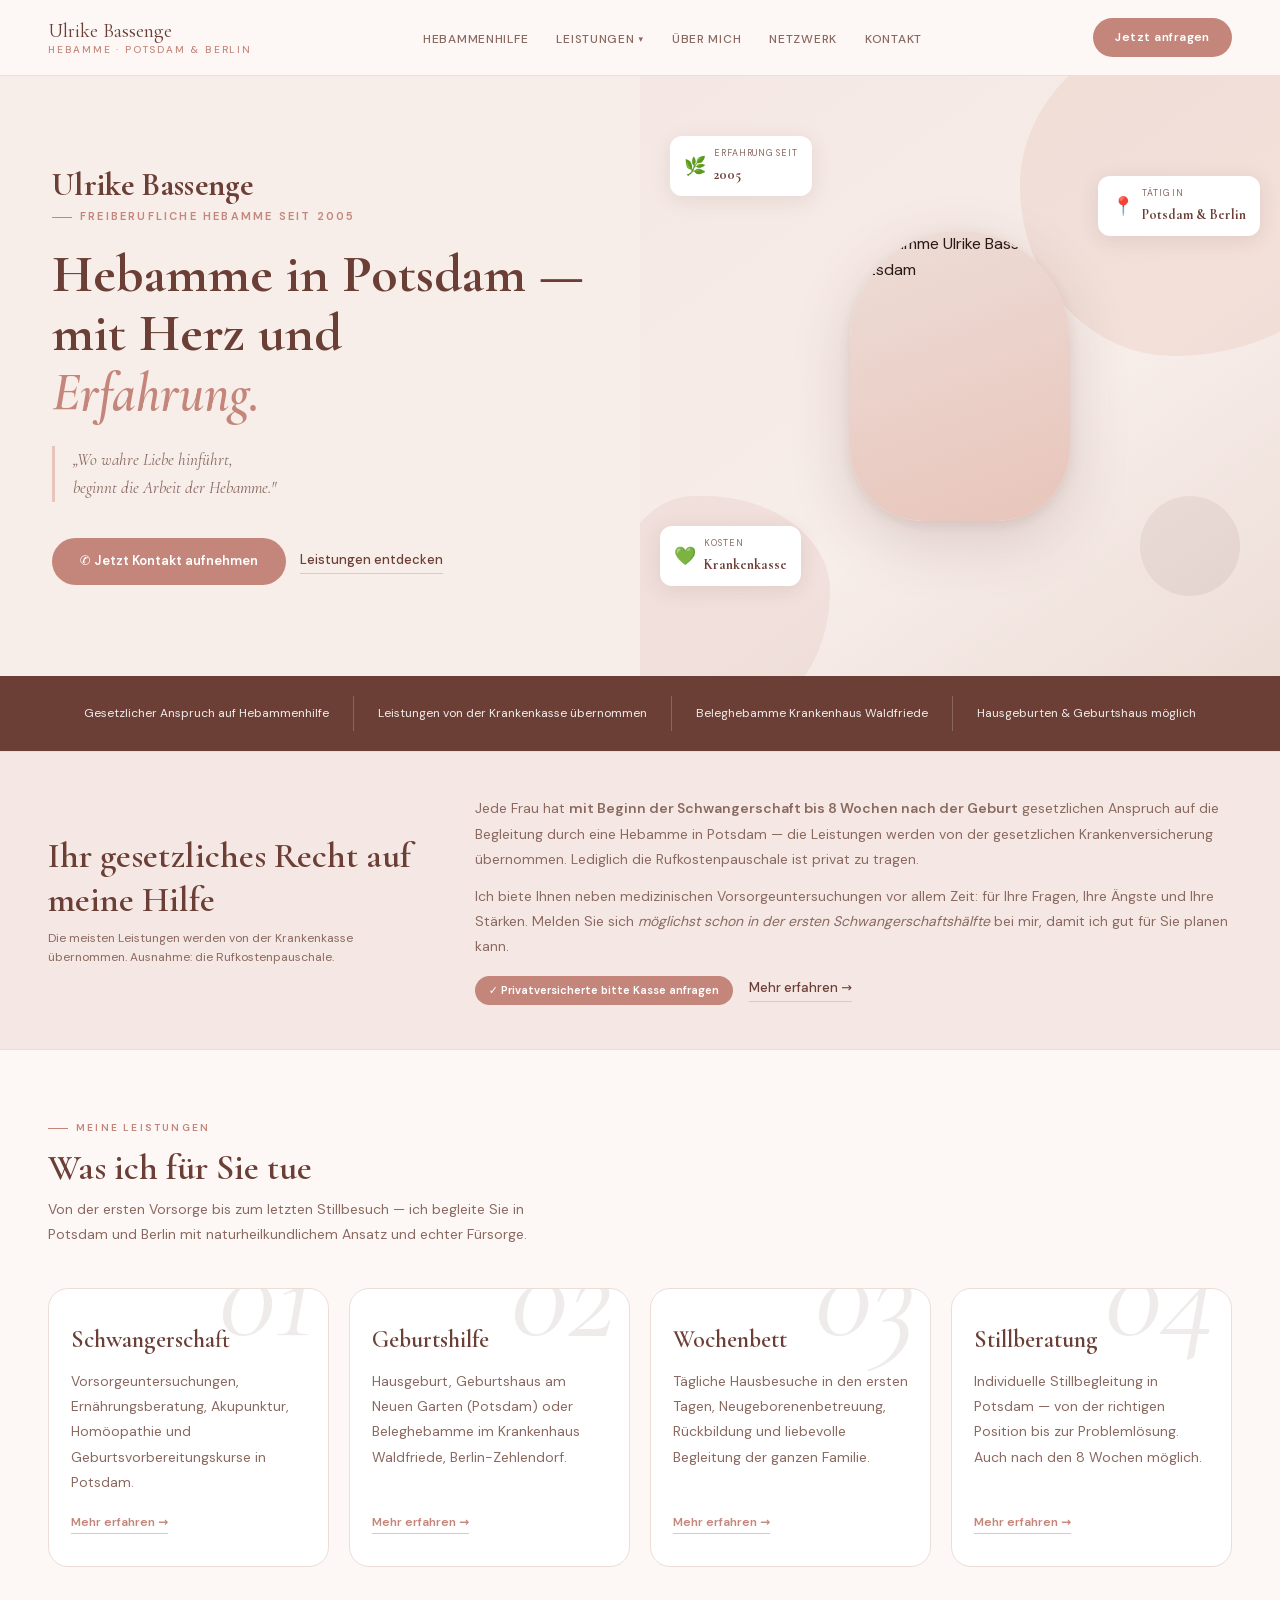
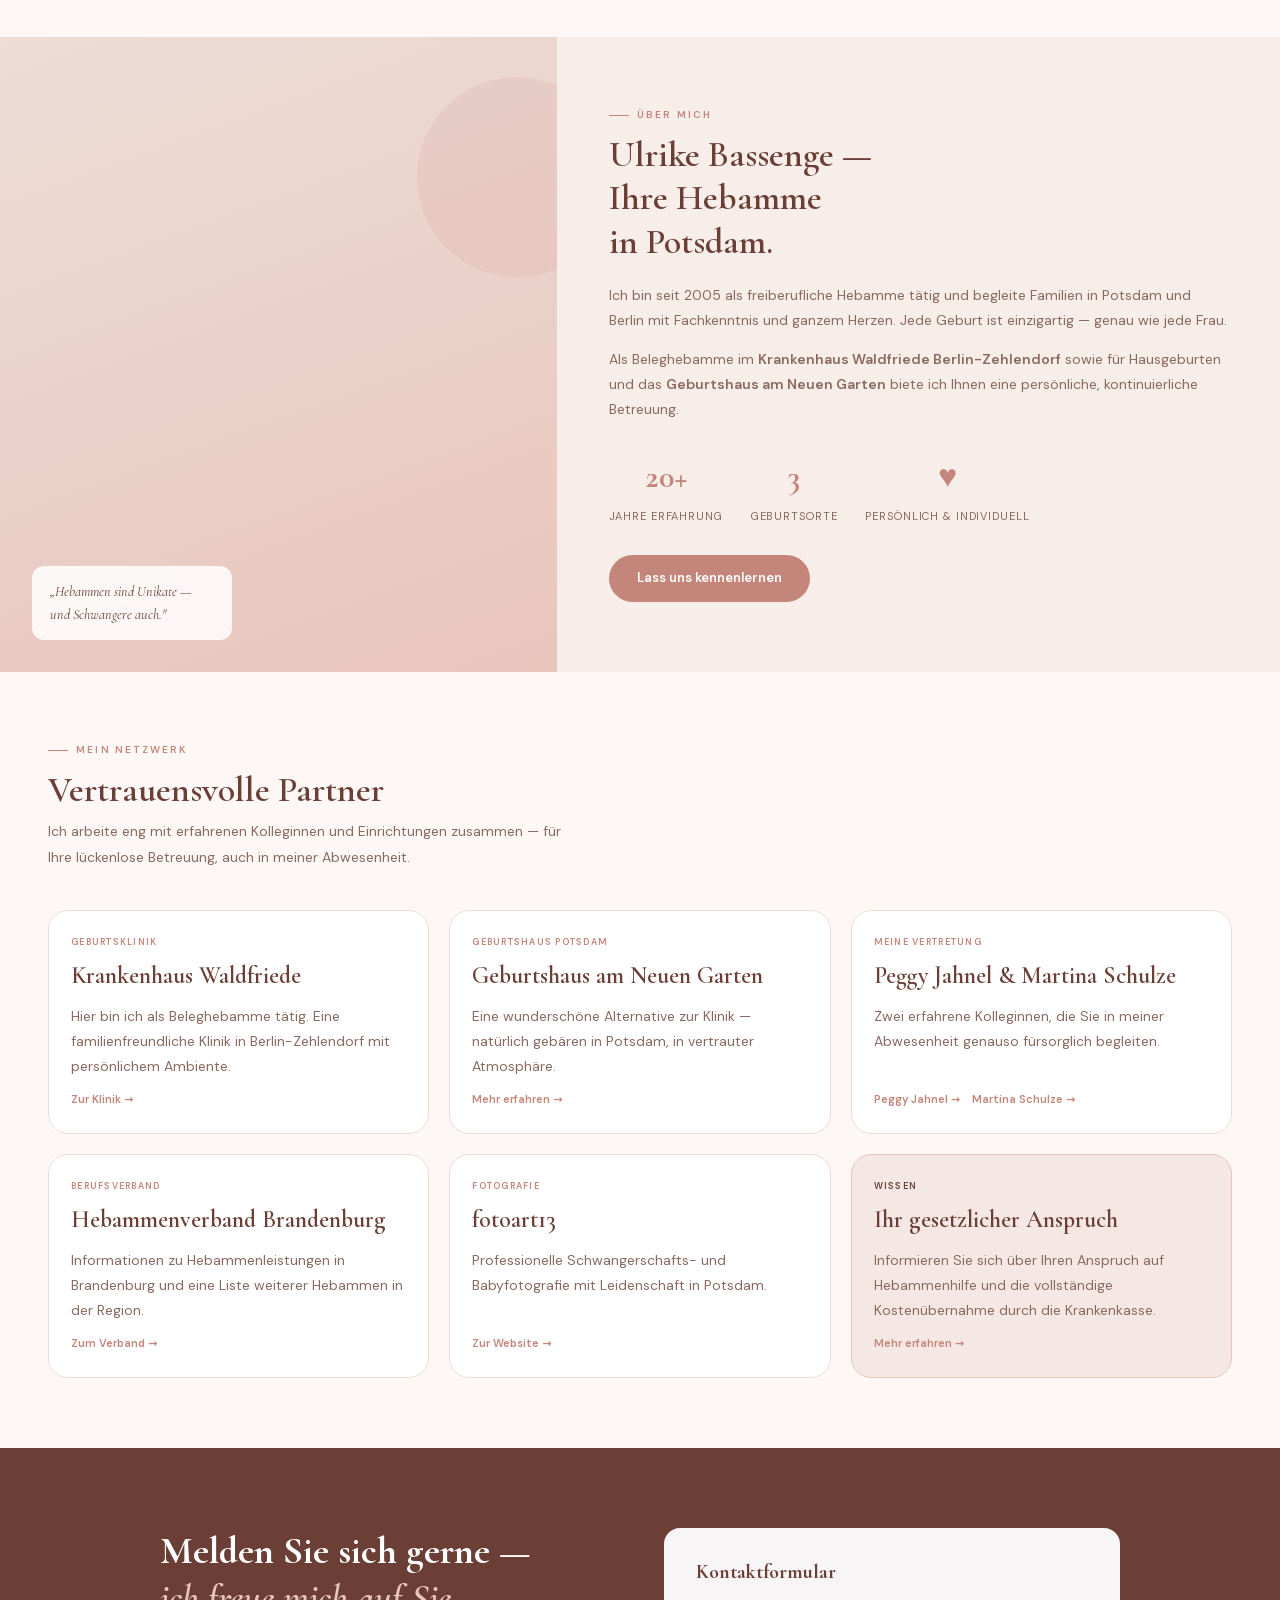
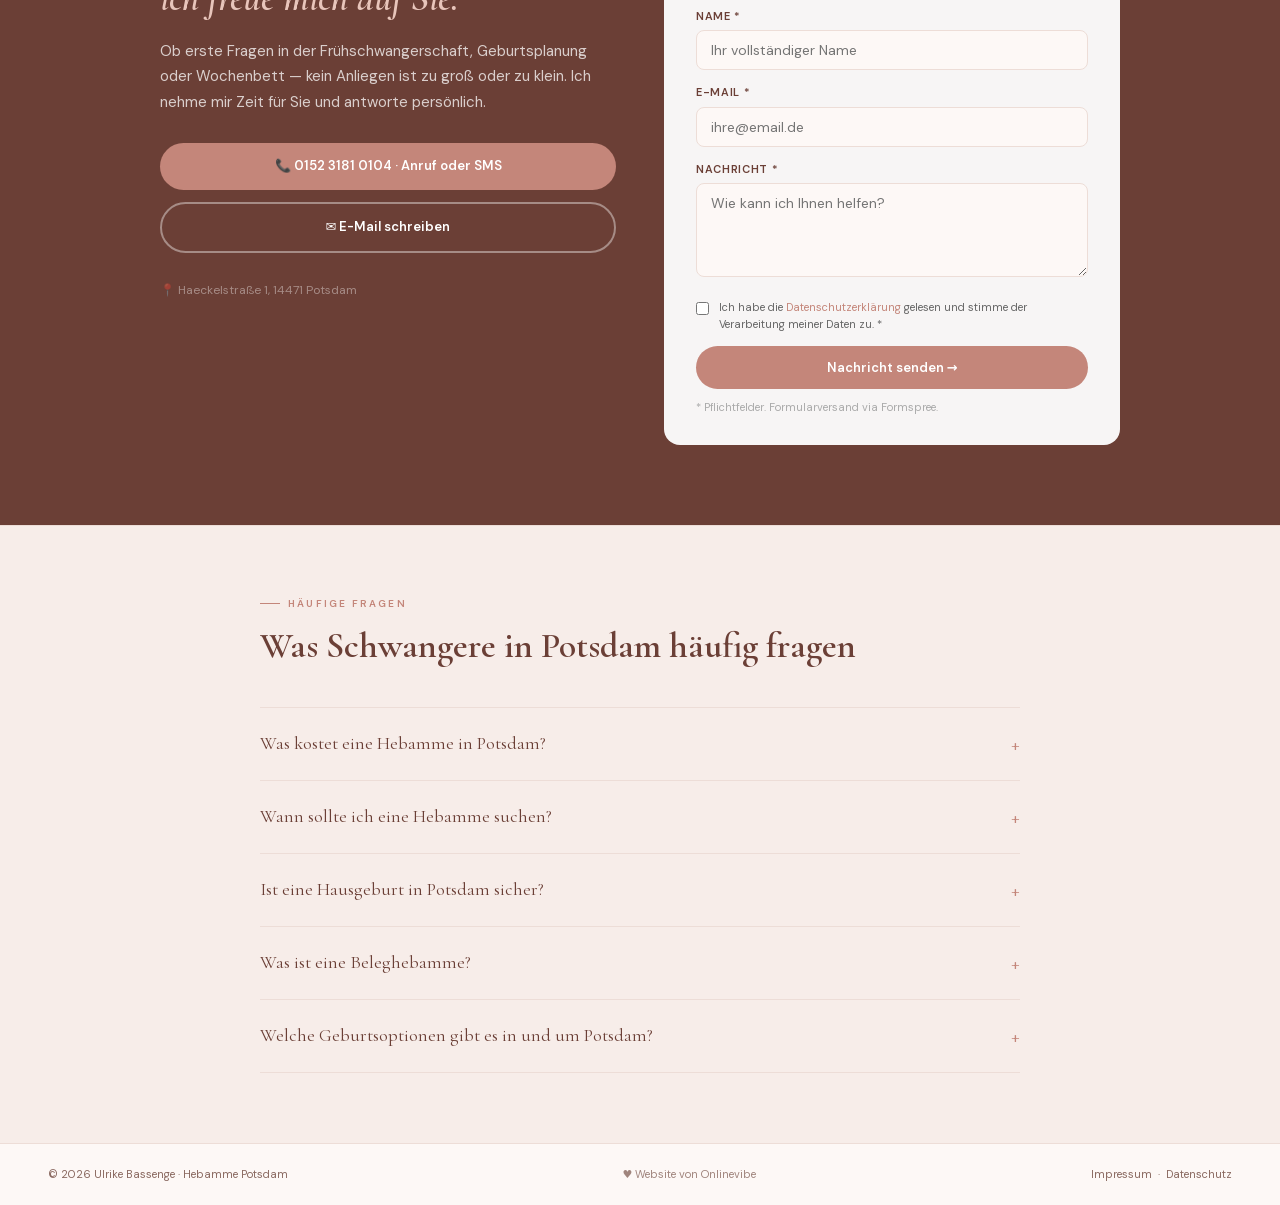
==== commit cb978d06: "feat: alle Seiten, Fonts, robots.txt und sitemap.xml Co-Authored-By: Claude Sonnet 4.6 <noreply@anth" ====
--- a/index.html
+++ b/index.html
@@ -6,10 +6,13 @@
   <title>Hebamme Potsdam — Ulrike Bassenge | Schwangerschaft, Geburt &amp; Wochenbett</title>
   <meta name="description" content="Ulrike Bassenge – Ihre erfahrene Hebamme in Potsdam und Berlin. Beleghebamme, Hausgeburten &amp; Geburtshaus. Schwangerschaft, Geburt, Wochenbett &amp; Stillberatung.">
   <link rel="canonical" href="https://www.ulrike-bassenge.de/">
-  <link rel="preconnect" href="https://fonts.googleapis.com">
-  <link rel="preconnect" href="https://fonts.gstatic.com" crossorigin>
-  <link href="https://fonts.googleapis.com/css2?family=Cormorant+Garamond:ital,wght@0,400;0,600;0,700;1,400;1,600&family=DM+Sans:wght@300;400;500;600&display=swap" rel="stylesheet">
-  <script src="https://cdn.tailwindcss.com"></script>
+  <meta property="og:type" content="website">
+  <meta property="og:site_name" content="Ulrike Bassenge – Hebamme Potsdam">
+  <meta property="og:url" content="https://www.ulrike-bassenge.de/">
+  <meta property="og:title" content="Hebamme Potsdam — Ulrike Bassenge | Schwangerschaft, Geburt &amp; Wochenbett">
+  <meta property="og:description" content="Ulrike Bassenge – Ihre erfahrene Hebamme in Potsdam und Berlin. Beleghebamme, Hausgeburten &amp; Geburtshaus. Schwangerschaft, Geburt, Wochenbett &amp; Stillberatung.">
+  <meta property="og:image" content="https://www.ulrike-bassenge.de/og-image.jpg">
+  <meta property="og:locale" content="de_DE">
   <link rel="stylesheet" href="styles.css">
   <script type="application/ld+json">
 {
@@ -33,7 +36,18 @@
     "longitude": 13.0820
   },
   "medicalSpecialty": "Midwifery",
-  "areaServed": ["Potsdam", "Berlin", "Brandenburg"]
+  "areaServed": ["Potsdam", "Berlin", "Brandenburg"],
+  "image": "https://www.ulrike-bassenge.de/og-image.jpg",
+  "priceRange": "Krankenkasse",
+  "openingHoursSpecification": {
+    "@type": "OpeningHoursSpecification",
+    "dayOfWeek": ["Monday","Tuesday","Wednesday","Thursday","Friday"],
+    "opens": "08:00",
+    "closes": "18:00"
+  },
+  "sameAs": [
+    "https://www.jameda.de"
+  ]
 }
 </script>
 </head>
@@ -81,11 +95,11 @@
 
     <div style="margin-bottom:18px;">
       <div style="font-family:'Cormorant Garamond',Georgia,serif;font-size:32px;font-weight:700;color:var(--rose-dark);line-height:1.1;letter-spacing:0.01em;">Ulrike Bassenge</div>
-      <p class="eyebrow" style="margin-top:6px;margin-bottom:0;">Hebamme in Potsdam &amp; Berlin</p>
+      <p class="eyebrow" style="margin-top:6px;margin-bottom:0;">Freiberufliche Hebamme seit 2005</p>
     </div>
 
     <h1 class="heading-xl" style="margin-bottom:24px;">
-      Mit Herz<br>und Erfahrung<br><em style="color:var(--rose);">begleiten.</em>
+      Hebamme in Potsdam —<br>mit Herz und<br><em style="color:var(--rose);">Erfahrung.</em>
     </h1>
 
     <blockquote class="quote-text" style="border-left:3px solid var(--rose-light);padding-left:18px;margin-bottom:36px;">
@@ -145,20 +159,20 @@
 
 <!-- INFO-STRIP -->
 <div class="info-strip" style="background:var(--rose-dark);padding:20px 48px;display:flex;align-items:center;justify-content:center;gap:0;flex-wrap:wrap;">
-  <div style="color:rgba(255,255,255,.9);font-size:12px;padding:8px 24px;display:flex;align-items:center;gap:8px;border-right:1px solid rgba(255,255,255,.2);">⚖️ Gesetzlicher Anspruch auf Hebammenhilfe</div>
-  <div style="color:rgba(255,255,255,.9);font-size:12px;padding:8px 24px;display:flex;align-items:center;gap:8px;border-right:1px solid rgba(255,255,255,.2);">💶 Krankenkasse übernimmt alle Kosten</div>
-  <div style="color:rgba(255,255,255,.9);font-size:12px;padding:8px 24px;display:flex;align-items:center;gap:8px;border-right:1px solid rgba(255,255,255,.2);">🏥 Beleghebamme Krankenhaus Waldfriede</div>
-  <div style="color:rgba(255,255,255,.9);font-size:12px;padding:8px 24px;display:flex;align-items:center;gap:8px;">🏡 Hausgeburten &amp; Geburtshaus möglich</div>
+  <div style="color:rgba(255,255,255,.9);font-size:12px;padding:8px 24px;display:flex;align-items:center;gap:8px;border-right:1px solid rgba(255,255,255,.2);">Gesetzlicher Anspruch auf Hebammenhilfe</div>
+  <div style="color:rgba(255,255,255,.9);font-size:12px;padding:8px 24px;display:flex;align-items:center;gap:8px;border-right:1px solid rgba(255,255,255,.2);">Leistungen von der Krankenkasse übernommen</div>
+  <div style="color:rgba(255,255,255,.9);font-size:12px;padding:8px 24px;display:flex;align-items:center;gap:8px;border-right:1px solid rgba(255,255,255,.2);">Beleghebamme Krankenhaus Waldfriede</div>
+  <div style="color:rgba(255,255,255,.9);font-size:12px;padding:8px 24px;display:flex;align-items:center;gap:8px;">Hausgeburten &amp; Geburtshaus möglich</div>
 </div>
 
 <!-- HEBAMMENHILFE KURZVERSION -->
 <section class="hebammenhilfe-section" style="background:var(--rose-pale);padding:44px 48px;display:grid;grid-template-columns:1fr 2fr;gap:48px;align-items:center;border-top:1px solid var(--sand);border-bottom:1px solid var(--sand);">
   <div>
     <h2 class="heading-lg">Ihr gesetzliches Recht auf meine Hilfe</h2>
-    <p style="font-size:12px;color:var(--muted);margin-top:8px;">Alle Leistungen werden von der Krankenkasse übernommen.</p>
+    <p style="font-size:12px;color:var(--muted);margin-top:8px;">Die meisten Leistungen werden von der Krankenkasse übernommen. Ausnahme: die Rufkostenpauschale.</p>
   </div>
   <div>
-    <p class="body-text" style="margin-bottom:12px;">Jede Frau hat <strong>mit Beginn der Schwangerschaft bis 8 Wochen nach der Geburt</strong> gesetzlichen Anspruch auf die Begleitung durch eine Hebamme in Potsdam — vollständig abgedeckt durch die gesetzliche Krankenversicherung.</p>
+    <p class="body-text" style="margin-bottom:12px;">Jede Frau hat <strong>mit Beginn der Schwangerschaft bis 8 Wochen nach der Geburt</strong> gesetzlichen Anspruch auf die Begleitung durch eine Hebamme in Potsdam — die Leistungen werden von der gesetzlichen Krankenversicherung übernommen. Lediglich die Rufkostenpauschale ist privat zu tragen.</p>
     <p class="body-text" style="margin-bottom:16px;">Ich biete Ihnen neben medizinischen Vorsorgeuntersuchungen vor allem Zeit: für Ihre Fragen, Ihre Ängste und Ihre Stärken. Melden Sie sich <em>möglichst schon in der ersten Schwangerschaftshälfte</em> bei mir, damit ich gut für Sie planen kann.</p>
     <div style="display:flex;align-items:center;gap:16px;flex-wrap:wrap;">
       <span style="display:inline-flex;align-items:center;gap:6px;background:var(--rose);color:#fff;font-size:11px;font-weight:600;padding:6px 14px;border-radius:30px;">✓ Privatversicherte bitte Kasse anfragen</span>
@@ -175,29 +189,29 @@
 
   <div class="cards-4" style="display:grid;grid-template-columns:repeat(4,1fr);gap:20px;">
 
-    <a href="schwangerschaft.html" class="card" style="padding:32px 22px;display:flex;flex-direction:column;">
-      <div style="font-size:30px;margin-bottom:16px;">🤰</div>
+    <a href="schwangerschaft.html" class="card" style="padding:32px 22px;display:flex;flex-direction:column;position:relative;overflow:hidden;">
+      <span style="position:absolute;top:-60px;right:14px;font-family:'Cormorant Garamond',Georgia,serif;font-size:130px;font-weight:400;font-style:italic;color:rgba(107,63,54,0.1);line-height:1;pointer-events:none;user-select:none;">01</span>
       <h3 class="heading-md" style="margin-bottom:10px;">Schwangerschaft</h3>
       <p class="body-text" style="flex:1;">Vorsorgeuntersuchungen, Ernährungsberatung, Akupunktur, Homöopathie und Geburtsvorbereitungskurse in Potsdam.</p>
       <span style="display:inline-flex;align-items:center;gap:4px;margin-top:18px;font-size:12px;color:var(--rose);font-weight:600;border-bottom:1px solid var(--rose-light);padding-bottom:1px;width:fit-content;">Mehr erfahren →</span>
     </a>
 
-    <a href="geburtshilfe.html" class="card" style="padding:32px 22px;display:flex;flex-direction:column;">
-      <div style="font-size:30px;margin-bottom:16px;">🌿</div>
+    <a href="geburtshilfe.html" class="card" style="padding:32px 22px;display:flex;flex-direction:column;position:relative;overflow:hidden;">
+      <span style="position:absolute;top:-60px;right:14px;font-family:'Cormorant Garamond',Georgia,serif;font-size:130px;font-weight:400;font-style:italic;color:rgba(107,63,54,0.1);line-height:1;pointer-events:none;user-select:none;">02</span>
       <h3 class="heading-md" style="margin-bottom:10px;">Geburtshilfe</h3>
       <p class="body-text" style="flex:1;">Hausgeburt, Geburtshaus am Neuen Garten (Potsdam) oder Beleghebamme im Krankenhaus Waldfriede, Berlin-Zehlendorf.</p>
       <span style="display:inline-flex;align-items:center;gap:4px;margin-top:18px;font-size:12px;color:var(--rose);font-weight:600;border-bottom:1px solid var(--rose-light);padding-bottom:1px;width:fit-content;">Mehr erfahren →</span>
     </a>
 
-    <a href="wochenbett.html" class="card" style="padding:32px 22px;display:flex;flex-direction:column;">
-      <div style="font-size:30px;margin-bottom:16px;">👶</div>
+    <a href="wochenbett.html" class="card" style="padding:32px 22px;display:flex;flex-direction:column;position:relative;overflow:hidden;">
+      <span style="position:absolute;top:-60px;right:14px;font-family:'Cormorant Garamond',Georgia,serif;font-size:130px;font-weight:400;font-style:italic;color:rgba(107,63,54,0.1);line-height:1;pointer-events:none;user-select:none;">03</span>
       <h3 class="heading-md" style="margin-bottom:10px;">Wochenbett</h3>
       <p class="body-text" style="flex:1;">Tägliche Hausbesuche in den ersten Tagen, Neugeborenenbetreuung, Rückbildung und liebevolle Begleitung der ganzen Familie.</p>
       <span style="display:inline-flex;align-items:center;gap:4px;margin-top:18px;font-size:12px;color:var(--rose);font-weight:600;border-bottom:1px solid var(--rose-light);padding-bottom:1px;width:fit-content;">Mehr erfahren →</span>
     </a>
 
-    <a href="stillen.html" class="card" style="padding:32px 22px;display:flex;flex-direction:column;">
-      <div style="font-size:30px;margin-bottom:16px;">🤱</div>
+    <a href="stillen.html" class="card" style="padding:32px 22px;display:flex;flex-direction:column;position:relative;overflow:hidden;">
+      <span style="position:absolute;top:-60px;right:14px;font-family:'Cormorant Garamond',Georgia,serif;font-size:130px;font-weight:400;font-style:italic;color:rgba(107,63,54,0.1);line-height:1;pointer-events:none;user-select:none;">04</span>
       <h3 class="heading-md" style="margin-bottom:10px;">Stillberatung</h3>
       <p class="body-text" style="flex:1;">Individuelle Stillbegleitung in Potsdam — von der richtigen Position bis zur Problemlösung. Auch nach den 8 Wochen möglich.</p>
       <span style="display:inline-flex;align-items:center;gap:4px;margin-top:18px;font-size:12px;color:var(--rose);font-weight:600;border-bottom:1px solid var(--rose-light);padding-bottom:1px;width:fit-content;">Mehr erfahren →</span>
@@ -231,7 +245,7 @@
         <span style="font-size:11px;color:var(--muted);text-transform:uppercase;letter-spacing:.08em;">Geburtsorte</span>
       </div>
       <div style="text-align:center;">
-        <strong style="font-family:var(--font-serif);font-size:32px;color:var(--rose);display:block;">♥</strong>
+        <strong style="font-family:var(--font-serif);font-size:32px;color:var(--rose);display:block;">♥&#xFE0E;</strong>
         <span style="font-size:11px;color:var(--muted);text-transform:uppercase;letter-spacing:.08em;">Persönlich &amp; individuell</span>
       </div>
     </div>
@@ -297,32 +311,155 @@
 
 <!-- KONTAKT CTA -->
 <section class="kontakt-cta" style="background:var(--rose-dark);padding:80px 48px;">
-  <div style="max-width:720px;margin:0 auto;text-align:center;">
-    <h2 style="font-family:var(--font-serif);font-size:clamp(30px,4vw,42px);color:#fff;line-height:1.2;margin-bottom:14px;">
-      Sie sind nicht<br><em style="color:var(--rose-light);font-style:italic;">allein damit.</em>
-    </h2>
-    <p style="color:rgba(255,255,255,.75);font-size:15px;line-height:1.7;max-width:480px;margin:0 auto 36px;">
-      Ich höre Ihnen zu — ganz gleich ob Sie Fragen zur Schwangerschaft haben, eine Begleitung für die Geburt in Potsdam suchen, oder einfach unsicher sind. Melden Sie sich, ich antworte persönlich.
-    </p>
-    <div style="display:flex;justify-content:center;gap:14px;margin-bottom:36px;flex-wrap:wrap;">
-      <a href="tel:015231810104" class="btn-primary" style="background:var(--rose);">📞 0152 3181 0104 · Anruf oder SMS</a>
-      <a href="mailto:info@ulrike-bassenge.de" class="btn-outline">✉ E-Mail schreiben</a>
-    </div>
-    <div style="background:rgba(255,255,255,.08);border:1px solid rgba(255,255,255,.15);border-radius:16px;padding:24px 32px;color:rgba(255,255,255,.85);font-size:13px;line-height:1.7;max-width:480px;margin:0 auto;display:flex;align-items:center;gap:14px;text-align:left;">
-      <span style="font-size:28px;flex-shrink:0;">📋</span>
+  <div style="max-width:960px;margin:0 auto;">
+    <div class="kontakt-cta-grid" style="display:grid;grid-template-columns:1fr 1fr;gap:48px;align-items:start;">
+      <!-- LINKS -->
       <div>
-        <strong style="color:#fff;display:block;margin-bottom:4px;">Lieber ein Formular?</strong>
-        Kein Problem — füllen Sie das Kontaktformular aus und ich melde mich schnellstmöglich zurück.
-        <br><a href="kontakt.html" style="color:var(--rose-light);font-size:12px;margin-top:6px;display:inline-block;">Zum Kontaktformular →</a>
-      </div>
-    </div>
-    <p style="margin-top:28px;color:rgba(255,255,255,.4);font-size:12px;">📍 Haeckelstraße 1, 14471 Potsdam</p>
-  </div>
-</section>
+        <h2 style="font-family:var(--font-serif);font-size:clamp(26px,3.2vw,38px);color:#fff;line-height:1.25;margin-bottom:16px;">
+          Melden Sie sich gerne —<br><em style="color:var(--rose-light);font-style:italic;">ich freue mich auf Sie.</em>
+        </h2>
+        <p style="color:rgba(255,255,255,.75);font-size:15px;line-height:1.7;margin:0 0 28px;">
+          Ob erste Fragen in der Frühschwangerschaft, Geburtsplanung oder Wochenbett — kein Anliegen ist zu groß oder zu klein. Ich nehme mir Zeit für Sie und antworte persönlich.
+        </p>
+        <div style="display:flex;flex-direction:column;gap:12px;margin-bottom:28px;">
+          <a href="tel:015231810104" class="btn-primary" style="background:var(--rose);justify-content:center;">📞 0152 3181 0104 · Anruf oder SMS</a>
+          <a href="mailto:info@ulrike-bassenge.de" class="btn-outline" style="justify-content:center;">✉️ E-Mail schreiben</a>
+        </div>
+        <p style="color:rgba(255,255,255,.4);font-size:12px;">📍 Haeckelstraße 1, 14471 Potsdam</p>
+      </div>
+      <!-- RECHTS: Formular -->
+      <div style="background:rgba(255,255,255,.95);border-radius:16px;padding:28px 32px;">
+        <h3 style="font-family:var(--font-serif);font-size:20px;color:var(--rose-dark);margin-bottom:20px;">Kontaktformular</h3>
+        <form action="https://formspree.io/f/FORMSPREE_ID" method="POST" style="display:flex;flex-direction:column;gap:14px;">
+          <div>
+            <label style="display:block;font-size:11px;font-weight:600;color:var(--rose-dark);margin-bottom:5px;text-transform:uppercase;letter-spacing:.06em;">Name *</label>
+            <input type="text" name="name" required placeholder="Ihr vollständiger Name" style="width:100%;padding:10px 14px;border:1px solid var(--sand);border-radius:8px;font-family:var(--font-sans);font-size:14px;background:var(--cream);color:var(--text);outline:none;box-sizing:border-box;">
+          </div>
+          <div>
+            <label style="display:block;font-size:11px;font-weight:600;color:var(--rose-dark);margin-bottom:5px;text-transform:uppercase;letter-spacing:.06em;">E-Mail *</label>
+            <input type="email" name="email" required placeholder="ihre@email.de" style="width:100%;padding:10px 14px;border:1px solid var(--sand);border-radius:8px;font-family:var(--font-sans);font-size:14px;background:var(--cream);color:var(--text);outline:none;box-sizing:border-box;">
+          </div>
+          <div>
+            <label style="display:block;font-size:11px;font-weight:600;color:var(--rose-dark);margin-bottom:5px;text-transform:uppercase;letter-spacing:.06em;">Nachricht *</label>
+            <textarea name="message" required rows="4" placeholder="Wie kann ich Ihnen helfen?" style="width:100%;padding:10px 14px;border:1px solid var(--sand);border-radius:8px;font-family:var(--font-sans);font-size:14px;background:var(--cream);color:var(--text);outline:none;resize:vertical;box-sizing:border-box;"></textarea>
+          </div>
+          <div style="display:flex;align-items:flex-start;gap:10px;">
+            <input type="checkbox" name="dsgvo" required id="dsgvo-home" style="margin-top:3px;accent-color:var(--rose);flex-shrink:0;">
+            <label for="dsgvo-home" style="font-size:11px;color:#666;line-height:1.5;">Ich habe die <a href="datenschutz.html" style="color:var(--rose);">Datenschutzerklärung</a> gelesen und stimme der Verarbeitung meiner Daten zu. *</label>
+          </div>
+          <button type="submit" class="btn-primary" style="width:100%;justify-content:center;">Nachricht senden →</button>
+        </form>
+        <p style="margin-top:10px;font-size:11px;color:#aaa;">* Pflichtfelder. Formularversand via Formspree.</p>
+      </div>
+    </div>
+  </div>
+</section>
+
+<!-- FAQ -->
+<section style="padding:70px 48px;background:var(--cream-mid);border-top:1px solid var(--sand);">
+  <div style="max-width:760px;margin:0 auto;">
+    <p class="section-label" style="margin-bottom:12px;">Häufige Fragen</p>
+    <h2 class="heading-lg" style="margin-bottom:40px;">Was Schwangere in Potsdam häufig fragen</h2>
+
+    <div style="display:flex;flex-direction:column;gap:0;">
+
+      <details style="border-top:1px solid var(--sand);padding:20px 0;">
+        <summary style="font-family:var(--font-serif);font-size:18px;color:var(--rose-dark);cursor:pointer;list-style:none;display:flex;justify-content:space-between;align-items:center;">
+          Was kostet eine Hebamme in Potsdam?
+          <span style="font-size:20px;color:var(--rose);transition:transform .2s;">+</span>
+        </summary>
+        <p class="body-text" style="margin-top:14px;">Die meisten Hebammenleistungen — von der Schwangerschaftsvorsorge über die Geburtsbegleitung bis zum Wochenbettbesuch — werden von der gesetzlichen Krankenkasse übernommen. Ausnahme ist die Rufkostenpauschale, die Sie als Schwangere selbst tragen. Privatversicherte fragen bitte bei ihrer Kasse nach dem Leistungsumfang.</p>
+      </details>
+
+      <details style="border-top:1px solid var(--sand);padding:20px 0;">
+        <summary style="font-family:var(--font-serif);font-size:18px;color:var(--rose-dark);cursor:pointer;list-style:none;display:flex;justify-content:space-between;align-items:center;">
+          Wann sollte ich eine Hebamme suchen?
+          <span style="font-size:20px;color:var(--rose);transition:transform .2s;">+</span>
+        </summary>
+        <p class="body-text" style="margin-top:14px;">Möglichst früh — idealerweise in der ersten Hälfte der Schwangerschaft, spätestens bis zur 20. Schwangerschaftswoche. Gute Hebammen in Potsdam und Berlin sind sehr gefragt. Je früher Sie sich melden, desto besser kann ich für Sie planen und Ihnen eine verlässliche Begleitung zusichern.</p>
+      </details>
+
+      <details style="border-top:1px solid var(--sand);padding:20px 0;">
+        <summary style="font-family:var(--font-serif);font-size:18px;color:var(--rose-dark);cursor:pointer;list-style:none;display:flex;justify-content:space-between;align-items:center;">
+          Ist eine Hausgeburt in Potsdam sicher?
+          <span style="font-size:20px;color:var(--rose);transition:transform .2s;">+</span>
+        </summary>
+        <p class="body-text" style="margin-top:14px;">Ja — bei einem unkomplizierten Schwangerschaftsverlauf ist eine Hausgeburt in Potsdam eine sichere und bewährte Option. Ich begleite Sie von den ersten Wehen bis nach der Geburt persönlich bei Ihnen zuhause. Die Kosten übernimmt die Krankenkasse. Eine Hausgeburt erfordert eine gute Vorbereitung — wir besprechen alles gemeinsam im Vorfeld.</p>
+      </details>
+
+      <details style="border-top:1px solid var(--sand);padding:20px 0;">
+        <summary style="font-family:var(--font-serif);font-size:18px;color:var(--rose-dark);cursor:pointer;list-style:none;display:flex;justify-content:space-between;align-items:center;">
+          Was ist eine Beleghebamme?
+          <span style="font-size:20px;color:var(--rose);transition:transform .2s;">+</span>
+        </summary>
+        <p class="body-text" style="margin-top:14px;">Eine Beleghebamme ist Ihre persönliche Hebamme, die Sie auch bei einer Klinikgeburt von Anfang bis Ende begleitet — nicht die Hebamme, die gerade Dienst hat. Als Beleghebamme im Krankenhaus Waldfriede Berlin-Zehlendorf bin ich bei Ihrer Geburt dabei, kenne Sie, und kann auf Ihre individuellen Wünsche und Bedürfnisse eingehen.</p>
+      </details>
+
+      <details style="border-top:1px solid var(--sand);border-bottom:1px solid var(--sand);padding:20px 0;">
+        <summary style="font-family:var(--font-serif);font-size:18px;color:var(--rose-dark);cursor:pointer;list-style:none;display:flex;justify-content:space-between;align-items:center;">
+          Welche Geburtsoptionen gibt es in und um Potsdam?
+          <span style="font-size:20px;color:var(--rose);transition:transform .2s;">+</span>
+        </summary>
+        <p class="body-text" style="margin-top:14px;">In Potsdam und Berlin haben Sie drei Möglichkeiten: eine <strong>Hausgeburt</strong> bei Ihnen zuhause, das <strong>Geburtshaus am Neuen Garten</strong> in Potsdam (natürliche Atmosphäre, medizinisch abgesichert) oder eine <strong>Klinikgeburt im Krankenhaus Waldfriede</strong> in Berlin-Zehlendorf — bei allen drei Optionen begleite ich Sie als Ihre persönliche Hebamme.</p>
+      </details>
+
+    </div>
+  </div>
+</section>
+
+<script type="application/ld+json">
+{
+  "@context": "https://schema.org",
+  "@type": "FAQPage",
+  "mainEntity": [
+    {
+      "@type": "Question",
+      "name": "Was kostet eine Hebamme in Potsdam?",
+      "acceptedAnswer": {
+        "@type": "Answer",
+        "text": "Die meisten Hebammenleistungen — von der Schwangerschaftsvorsorge über die Geburtsbegleitung bis zum Wochenbettbesuch — werden von der gesetzlichen Krankenkasse übernommen. Ausnahme ist die Rufkostenpauschale, die Sie als Schwangere selbst tragen. Privatversicherte fragen bitte bei ihrer Kasse nach dem Leistungsumfang."
+      }
+    },
+    {
+      "@type": "Question",
+      "name": "Wann sollte ich eine Hebamme suchen?",
+      "acceptedAnswer": {
+        "@type": "Answer",
+        "text": "Möglichst früh — idealerweise in der ersten Hälfte der Schwangerschaft, spätestens bis zur 20. Schwangerschaftswoche. Gute Hebammen in Potsdam und Berlin sind sehr gefragt. Je früher Sie sich melden, desto besser kann ich für Sie planen und Ihnen eine verlässliche Begleitung zusichern."
+      }
+    },
+    {
+      "@type": "Question",
+      "name": "Ist eine Hausgeburt in Potsdam sicher?",
+      "acceptedAnswer": {
+        "@type": "Answer",
+        "text": "Ja — bei einem unkomplizierten Schwangerschaftsverlauf ist eine Hausgeburt in Potsdam eine sichere und bewährte Option. Ich begleite Sie von den ersten Wehen bis nach der Geburt persönlich bei Ihnen zuhause. Die Kosten übernimmt die Krankenkasse."
+      }
+    },
+    {
+      "@type": "Question",
+      "name": "Was ist eine Beleghebamme?",
+      "acceptedAnswer": {
+        "@type": "Answer",
+        "text": "Eine Beleghebamme ist Ihre persönliche Hebamme, die Sie auch bei einer Klinikgeburt von Anfang bis Ende begleitet — nicht die Hebamme, die gerade Dienst hat. Als Beleghebamme im Krankenhaus Waldfriede Berlin-Zehlendorf bin ich bei Ihrer Geburt dabei, kenne Sie und kann auf Ihre individuellen Wünsche eingehen."
+      }
+    },
+    {
+      "@type": "Question",
+      "name": "Welche Geburtsoptionen gibt es in und um Potsdam?",
+      "acceptedAnswer": {
+        "@type": "Answer",
+        "text": "In Potsdam und Berlin haben Sie drei Möglichkeiten: eine Hausgeburt bei Ihnen zuhause, das Geburtshaus am Neuen Garten in Potsdam oder eine Klinikgeburt im Krankenhaus Waldfriede in Berlin-Zehlendorf — bei allen drei Optionen begleite ich Sie als Ihre persönliche Hebamme."
+      }
+    }
+  ]
+}
+</script>
 
 <!-- FOOTER -->
 <footer class="site-footer">
   <span>© 2026 Ulrike Bassenge · Hebamme Potsdam</span>
+  <span class="site-credit">♥ Website von <a href="https://onlinevibe.de" target="_blank" rel="noopener noreferrer">Onlinevibe</a></span>
   <span>
     <a href="impressum.html">Impressum</a> &nbsp;·&nbsp;
     <a href="datenschutz.html">Datenschutz</a>
@@ -337,6 +474,17 @@
     const isOpen = navLinks.classList.toggle('open');
     hamburger.setAttribute('aria-expanded', isOpen ? 'true' : 'false');
   });
+
+  // Mobile: Leistungen dropdown toggle on tap
+  document.querySelectorAll('.nav-dropdown > a').forEach(function(link) {
+    link.addEventListener('click', function(e) {
+      if (window.innerWidth <= 768) {
+        e.preventDefault();
+        const menu = this.parentElement.querySelector('.nav-dropdown-menu');
+        if (menu) menu.classList.toggle('open');
+      }
+    });
+  });
 </script>
 
 </body>
--- a/styles.css
+++ b/styles.css
@@ -1,3 +1,30 @@
+/* === SELF-HOSTED FONTS === */
+/* Cormorant Garamond — italic */
+@font-face { font-family: 'Cormorant Garamond'; font-style: italic; font-weight: 400; font-display: swap; src: url('fonts/cormorant-garamond-italic-latin-ext.woff2') format('woff2'); unicode-range: U+0100-02BA, U+02BD-02C5, U+02C7-02CC, U+02CE-02D7, U+02DD-02FF, U+0304, U+0308, U+0329, U+1D00-1DBF, U+1E00-1E9F, U+1EF2-1EFF, U+2020, U+20A0-20AB, U+20AD-20C0, U+2113, U+2C60-2C7F, U+A720-A7FF; }
+@font-face { font-family: 'Cormorant Garamond'; font-style: italic; font-weight: 400; font-display: swap; src: url('fonts/cormorant-garamond-italic-latin.woff2') format('woff2'); unicode-range: U+0000-00FF, U+0131, U+0152-0153, U+02BB-02BC, U+02C6, U+02DA, U+02DC, U+0304, U+0308, U+0329, U+2000-206F, U+20AC, U+2122, U+2191, U+2193, U+2212, U+2215, U+FEFF, U+FFFD; }
+@font-face { font-family: 'Cormorant Garamond'; font-style: italic; font-weight: 600; font-display: swap; src: url('fonts/cormorant-garamond-italic-latin-ext.woff2') format('woff2'); unicode-range: U+0100-02BA, U+02BD-02C5, U+02C7-02CC, U+02CE-02D7, U+02DD-02FF, U+0304, U+0308, U+0329, U+1D00-1DBF, U+1E00-1E9F, U+1EF2-1EFF, U+2020, U+20A0-20AB, U+20AD-20C0, U+2113, U+2C60-2C7F, U+A720-A7FF; }
+@font-face { font-family: 'Cormorant Garamond'; font-style: italic; font-weight: 600; font-display: swap; src: url('fonts/cormorant-garamond-italic-latin.woff2') format('woff2'); unicode-range: U+0000-00FF, U+0131, U+0152-0153, U+02BB-02BC, U+02C6, U+02DA, U+02DC, U+0304, U+0308, U+0329, U+2000-206F, U+20AC, U+2122, U+2191, U+2193, U+2212, U+2215, U+FEFF, U+FFFD; }
+/* Cormorant Garamond — normal */
+@font-face { font-family: 'Cormorant Garamond'; font-style: normal; font-weight: 400; font-display: swap; src: url('fonts/cormorant-garamond-normal-latin-ext.woff2') format('woff2'); unicode-range: U+0100-02BA, U+02BD-02C5, U+02C7-02CC, U+02CE-02D7, U+02DD-02FF, U+0304, U+0308, U+0329, U+1D00-1DBF, U+1E00-1E9F, U+1EF2-1EFF, U+2020, U+20A0-20AB, U+20AD-20C0, U+2113, U+2C60-2C7F, U+A720-A7FF; }
+@font-face { font-family: 'Cormorant Garamond'; font-style: normal; font-weight: 400; font-display: swap; src: url('fonts/cormorant-garamond-normal-latin.woff2') format('woff2'); unicode-range: U+0000-00FF, U+0131, U+0152-0153, U+02BB-02BC, U+02C6, U+02DA, U+02DC, U+0304, U+0308, U+0329, U+2000-206F, U+20AC, U+2122, U+2191, U+2193, U+2212, U+2215, U+FEFF, U+FFFD; }
+@font-face { font-family: 'Cormorant Garamond'; font-style: normal; font-weight: 600; font-display: swap; src: url('fonts/cormorant-garamond-normal-latin-ext.woff2') format('woff2'); unicode-range: U+0100-02BA, U+02BD-02C5, U+02C7-02CC, U+02CE-02D7, U+02DD-02FF, U+0304, U+0308, U+0329, U+1D00-1DBF, U+1E00-1E9F, U+1EF2-1EFF, U+2020, U+20A0-20AB, U+20AD-20C0, U+2113, U+2C60-2C7F, U+A720-A7FF; }
+@font-face { font-family: 'Cormorant Garamond'; font-style: normal; font-weight: 600; font-display: swap; src: url('fonts/cormorant-garamond-normal-latin.woff2') format('woff2'); unicode-range: U+0000-00FF, U+0131, U+0152-0153, U+02BB-02BC, U+02C6, U+02DA, U+02DC, U+0304, U+0308, U+0329, U+2000-206F, U+20AC, U+2122, U+2191, U+2193, U+2212, U+2215, U+FEFF, U+FFFD; }
+@font-face { font-family: 'Cormorant Garamond'; font-style: normal; font-weight: 700; font-display: swap; src: url('fonts/cormorant-garamond-normal-latin-ext.woff2') format('woff2'); unicode-range: U+0100-02BA, U+02BD-02C5, U+02C7-02CC, U+02CE-02D7, U+02DD-02FF, U+0304, U+0308, U+0329, U+1D00-1DBF, U+1E00-1E9F, U+1EF2-1EFF, U+2020, U+20A0-20AB, U+20AD-20C0, U+2113, U+2C60-2C7F, U+A720-A7FF; }
+@font-face { font-family: 'Cormorant Garamond'; font-style: normal; font-weight: 700; font-display: swap; src: url('fonts/cormorant-garamond-normal-latin.woff2') format('woff2'); unicode-range: U+0000-00FF, U+0131, U+0152-0153, U+02BB-02BC, U+02C6, U+02DA, U+02DC, U+0304, U+0308, U+0329, U+2000-206F, U+20AC, U+2122, U+2191, U+2193, U+2212, U+2215, U+FEFF, U+FFFD; }
+/* DM Sans */
+@font-face { font-family: 'DM Sans'; font-style: normal; font-weight: 300; font-display: swap; src: url('fonts/dm-sans-normal-latin-ext.woff2') format('woff2'); unicode-range: U+0100-02BA, U+02BD-02C5, U+02C7-02CC, U+02CE-02D7, U+02DD-02FF, U+0304, U+0308, U+0329, U+1D00-1DBF, U+1E00-1E9F, U+1EF2-1EFF, U+2020, U+20A0-20AB, U+20AD-20C0, U+2113, U+2C60-2C7F, U+A720-A7FF; }
+@font-face { font-family: 'DM Sans'; font-style: normal; font-weight: 300; font-display: swap; src: url('fonts/dm-sans-normal-latin.woff2') format('woff2'); unicode-range: U+0000-00FF, U+0131, U+0152-0153, U+02BB-02BC, U+02C6, U+02DA, U+02DC, U+0304, U+0308, U+0329, U+2000-206F, U+20AC, U+2122, U+2191, U+2193, U+2212, U+2215, U+FEFF, U+FFFD; }
+@font-face { font-family: 'DM Sans'; font-style: normal; font-weight: 400; font-display: swap; src: url('fonts/dm-sans-normal-latin-ext.woff2') format('woff2'); unicode-range: U+0100-02BA, U+02BD-02C5, U+02C7-02CC, U+02CE-02D7, U+02DD-02FF, U+0304, U+0308, U+0329, U+1D00-1DBF, U+1E00-1E9F, U+1EF2-1EFF, U+2020, U+20A0-20AB, U+20AD-20C0, U+2113, U+2C60-2C7F, U+A720-A7FF; }
+@font-face { font-family: 'DM Sans'; font-style: normal; font-weight: 400; font-display: swap; src: url('fonts/dm-sans-normal-latin.woff2') format('woff2'); unicode-range: U+0000-00FF, U+0131, U+0152-0153, U+02BB-02BC, U+02C6, U+02DA, U+02DC, U+0304, U+0308, U+0329, U+2000-206F, U+20AC, U+2122, U+2191, U+2193, U+2212, U+2215, U+FEFF, U+FFFD; }
+@font-face { font-family: 'DM Sans'; font-style: normal; font-weight: 500; font-display: swap; src: url('fonts/dm-sans-normal-latin-ext.woff2') format('woff2'); unicode-range: U+0100-02BA, U+02BD-02C5, U+02C7-02CC, U+02CE-02D7, U+02DD-02FF, U+0304, U+0308, U+0329, U+1D00-1DBF, U+1E00-1E9F, U+1EF2-1EFF, U+2020, U+20A0-20AB, U+20AD-20C0, U+2113, U+2C60-2C7F, U+A720-A7FF; }
+@font-face { font-family: 'DM Sans'; font-style: normal; font-weight: 500; font-display: swap; src: url('fonts/dm-sans-normal-latin.woff2') format('woff2'); unicode-range: U+0000-00FF, U+0131, U+0152-0153, U+02BB-02BC, U+02C6, U+02DA, U+02DC, U+0304, U+0308, U+0329, U+2000-206F, U+20AC, U+2122, U+2191, U+2193, U+2212, U+2215, U+FEFF, U+FFFD; }
+@font-face { font-family: 'DM Sans'; font-style: normal; font-weight: 600; font-display: swap; src: url('fonts/dm-sans-normal-latin-ext.woff2') format('woff2'); unicode-range: U+0100-02BA, U+02BD-02C5, U+02C7-02CC, U+02CE-02D7, U+02DD-02FF, U+0304, U+0308, U+0329, U+1D00-1DBF, U+1E00-1E9F, U+1EF2-1EFF, U+2020, U+20A0-20AB, U+20AD-20C0, U+2113, U+2C60-2C7F, U+A720-A7FF; }
+@font-face { font-family: 'DM Sans'; font-style: normal; font-weight: 600; font-display: swap; src: url('fonts/dm-sans-normal-latin.woff2') format('woff2'); unicode-range: U+0000-00FF, U+0131, U+0152-0153, U+02BB-02BC, U+02C6, U+02DA, U+02DC, U+0304, U+0308, U+0329, U+2000-206F, U+20AC, U+2122, U+2191, U+2193, U+2212, U+2215, U+FEFF, U+FFFD; }
+
+/* === TAILWIND UTILITIES (ersetzt CDN) === */
+.flex { display: flex; }
+.flex-col { flex-direction: column; }
+
 /* === CUSTOM PROPERTIES === */
 :root {
   --rose:       #c4867a;
@@ -77,6 +104,8 @@
 .card {
   background: #fff; border-radius: var(--card-radius); border: 1px solid var(--sand);
   transition: transform .25s, box-shadow .25s, border-color .25s;
+  position: relative;
+  overflow: hidden;
 }
 .card:hover {
   transform: translateY(-5px);
@@ -97,10 +126,13 @@
 .nav-links a:hover { color: var(--rose); }
 .nav-links a:focus-visible { color: var(--rose); outline: 2px solid var(--rose); outline-offset: 3px; border-radius: 3px; }
 .nav-dropdown { position: relative; }
+.nav-dropdown::after {
+  content: ''; position: absolute; top: 100%; left: 0; right: 0; height: 12px;
+}
 .nav-dropdown-menu {
   display: none; position: absolute; top: calc(100% + 12px); left: 50%;
   transform: translateX(-50%); background: #fff; border: 1px solid var(--sand);
-  border-radius: 12px; padding: 8px 0; min-width: 180px;
+  border-radius: 12px; padding: 8px 0; min-width: 180px; list-style: none;
   box-shadow: 0 8px 24px rgba(107,63,54,0.12); z-index: 200;
 }
 .nav-dropdown:hover .nav-dropdown-menu { display: block; }
@@ -136,21 +168,39 @@
   outline-offset: 2px;
   border-radius: 2px;
 }
+.site-credit { opacity: .8; }
+.site-credit a { text-decoration: none; }
+.site-credit a:hover { text-decoration: underline; }
 
 /* === MOBILE === */
 @media (max-width: 768px) {
-  .site-nav { padding: 16px 20px; }
+  /* Nav layout: Logo links | Anfragen mitte | Burger rechts */
+  .site-nav { padding: 14px 20px; }
+  .nav-logo-name { white-space: nowrap; font-size: 18px; }
+  .site-nav .btn-primary { order: 2; font-size: 11px !important; padding: 5px 10px !important; letter-spacing: 0 !important; white-space: nowrap; width: auto !important; }
+  .hamburger { display: flex; order: 3; }
+
   .nav-links { display: none; flex-direction: column; gap: 0; position: absolute; top: 100%; left: 0; right: 0; background: var(--cream); border-bottom: 1px solid var(--sand); padding: 8px 0; z-index: 99; }
   .nav-links.open { display: flex; }
-  .nav-links a { padding: 12px 20px; text-transform: none; font-size: 14px; }
-  .nav-dropdown-menu { display: none !important; }
-  .hamburger { display: flex; }
+  .nav-links > li > a { padding: 12px 20px; text-transform: none; font-size: 14px; display: block; }
+  /* Leistungen submenu inline in mobile nav */
+  .nav-dropdown-menu {
+    display: none;
+    position: static !important; transform: none !important;
+    background: var(--cream-mid) !important; border: none !important;
+    box-shadow: none !important; border-radius: 0 !important;
+    padding: 0 !important; min-width: 0 !important;
+  }
+  .nav-links.open .nav-dropdown:hover .nav-dropdown-menu,
+  .nav-links.open .nav-dropdown-menu.open { display: block; }
+  .nav-dropdown-menu a { padding: 10px 20px 10px 32px !important; font-size: 13px !important; border-left: 2px solid var(--rose-light); color: var(--muted) !important; }
   .site-footer { flex-direction: column; gap: 8px; text-align: center; padding: 20px; }
   .info-strip { flex-direction: column; padding: 16px 20px; gap: 0; }
   .info-strip > div { border-right: none !important; border-bottom: 1px solid rgba(255,255,255,.2); padding: 10px 16px; width: 100%; justify-content: flex-start; }
   .info-strip > div:last-child { border-bottom: none; }
-  .hebammenhilfe-section { grid-template-columns: 1fr; gap: 24px; padding: 36px 20px; }
+  .hebammenhilfe-section { grid-template-columns: 1fr !important; gap: 24px !important; padding: 36px 20px !important; }
   .kontakt-cta { padding: 48px 20px !important; }
+  .kontakt-cta-grid { grid-template-columns: 1fr !important; gap: 32px !important; }
 }
 
 /* === SECTION UTILITY === */
@@ -210,3 +260,53 @@
   outline-offset: 2px;
   border-radius: 2px;
 }
+
+/* Subpage 2-column grid → single column on mobile */
+@media (max-width: 768px) {
+  .subpage-2col { grid-template-columns: 1fr !important; gap: 24px !important; }
+  main { padding: 40px 20px !important; }
+}
+
+/* Form inputs focus-visible */
+input:focus-visible, textarea:focus-visible {
+  outline: 2px solid var(--rose);
+  outline-offset: 0;
+  border-color: var(--rose) !important;
+}
+
+/* === MOBILE FEINSCHLIFF === */
+@media (max-width: 640px) {
+  /* Buttons full-width */
+  .btn-primary, .btn-outline { width: 100%; justify-content: center; }
+
+  /* Hero */
+  .hero-grid { min-height: auto; }
+  [style*="padding:80px 52px"] { padding: 44px 36px !important; }
+  [style*="min-height:540px"]  { min-height: 200px !important; }
+
+  /* Über-mich section */
+  [style*="grid-template-columns:1fr 1.3fr"] { grid-template-columns: 1fr !important; }
+  [style*="padding:70px 52px"] { padding: 40px 20px !important; }
+
+  /* All major section paddings */
+  [style*="padding:80px 48px"] { padding: 44px 20px !important; }
+  [style*="padding:70px 48px"] { padding: 40px 20px !important; }
+  [style*="padding:60px 48px"] { padding: 36px 20px !important; }
+  [style*="padding:44px 48px"] { padding: 32px 20px !important; }
+  [style*="padding:60px 48px 50px"] { padding: 36px 20px 32px !important; }
+
+  /* Kontakt form card */
+  [style*="padding:28px 32px"] { padding: 22px 18px !important; }
+
+  /* "Ulrike Bassenge" + Eyebrow im Hero ausblenden → direkt mit H1 starten */
+  .hero-grid [style*="margin-bottom:18px"] { display: none; }
+  /* Trust-Badges im Hero ausblenden */
+  .trust-badge { display: none !important; }
+
+  /* 2-column inline grids → single column */
+  [style*="grid-template-columns:1fr 1fr"] { grid-template-columns: 1fr !important; }
+
+  /* FAQ accordion — readable font on small screens */
+  details summary { font-size: 15px !important; }
+  details { padding: 16px 0 !important; }
+}
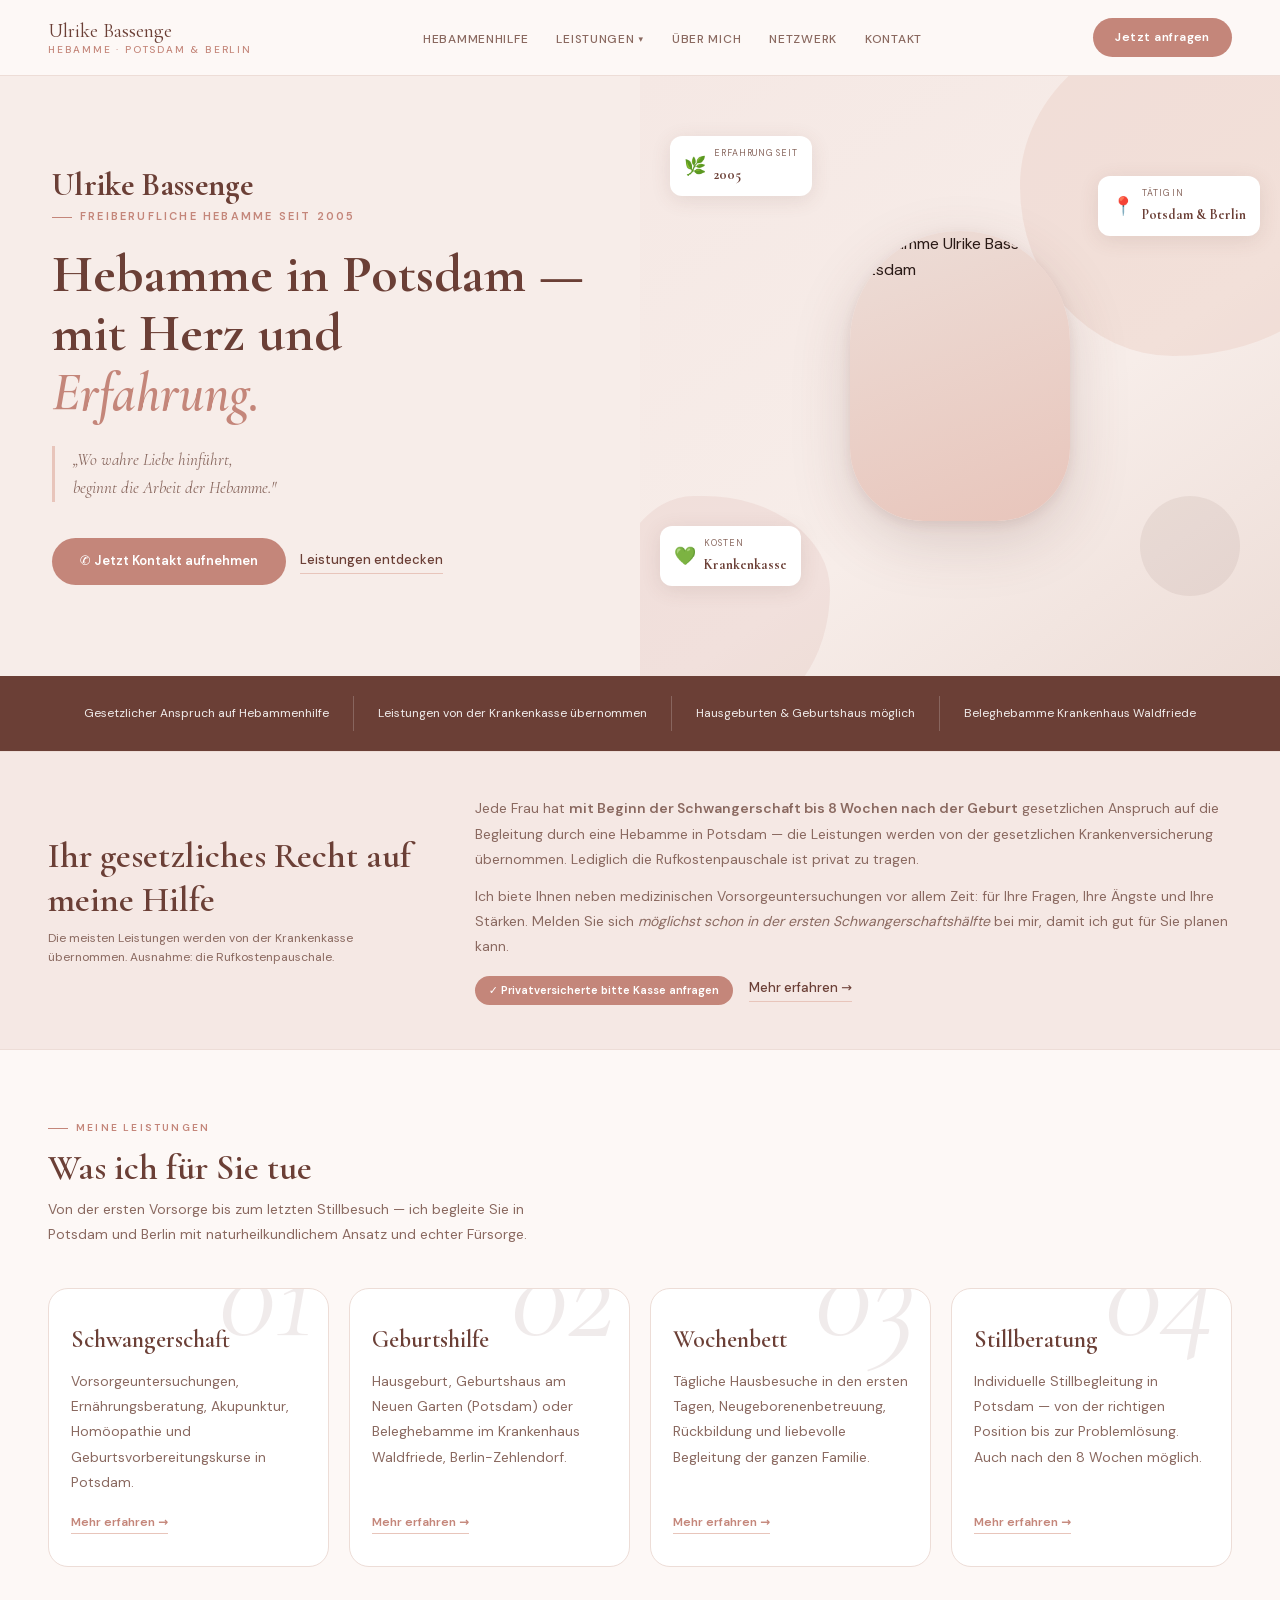
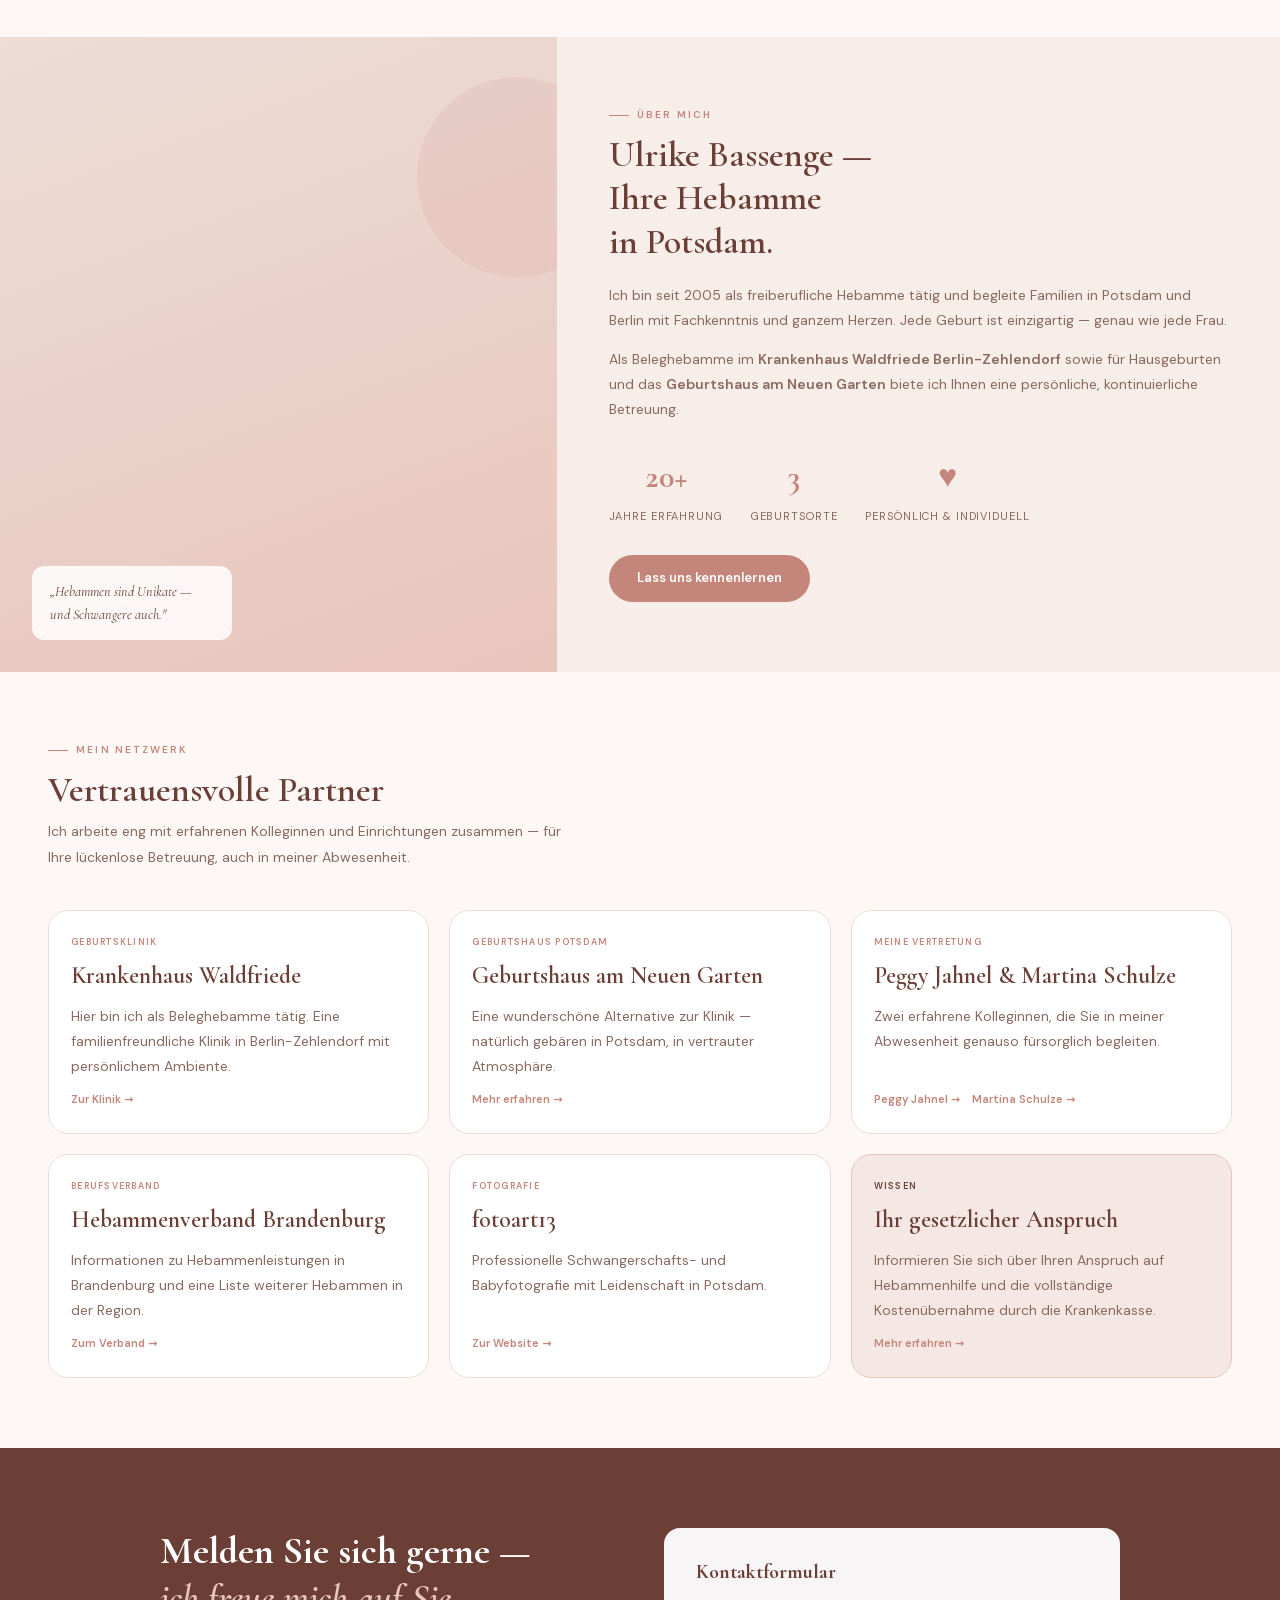
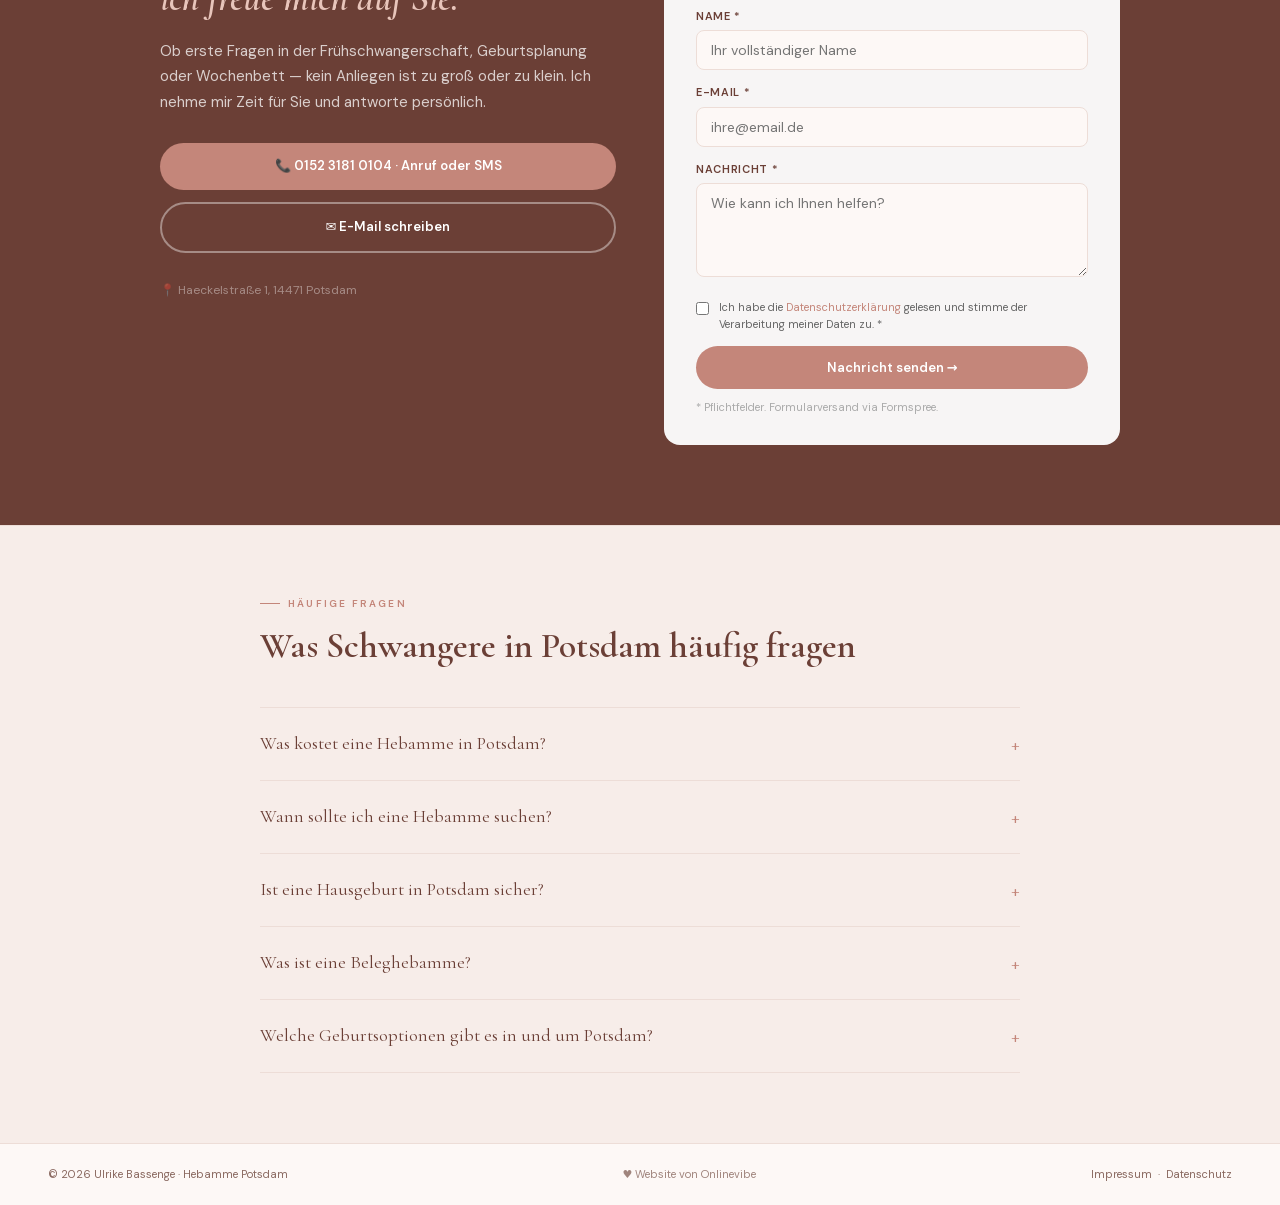
==== commit 4092f3a4: "fix: reihenfolge hausgeburt/beleghebamme in info-leiste getauscht Co-Authored-By: Claude Sonnet 5 <n" ====
--- a/index.html
+++ b/index.html
@@ -161,8 +161,8 @@
 <div class="info-strip" style="background:var(--rose-dark);padding:20px 48px;display:flex;align-items:center;justify-content:center;gap:0;flex-wrap:wrap;">
   <div style="color:rgba(255,255,255,.9);font-size:12px;padding:8px 24px;display:flex;align-items:center;gap:8px;border-right:1px solid rgba(255,255,255,.2);">Gesetzlicher Anspruch auf Hebammenhilfe</div>
   <div style="color:rgba(255,255,255,.9);font-size:12px;padding:8px 24px;display:flex;align-items:center;gap:8px;border-right:1px solid rgba(255,255,255,.2);">Leistungen von der Krankenkasse übernommen</div>
-  <div style="color:rgba(255,255,255,.9);font-size:12px;padding:8px 24px;display:flex;align-items:center;gap:8px;border-right:1px solid rgba(255,255,255,.2);">Beleghebamme Krankenhaus Waldfriede</div>
-  <div style="color:rgba(255,255,255,.9);font-size:12px;padding:8px 24px;display:flex;align-items:center;gap:8px;">Hausgeburten &amp; Geburtshaus möglich</div>
+  <div style="color:rgba(255,255,255,.9);font-size:12px;padding:8px 24px;display:flex;align-items:center;gap:8px;border-right:1px solid rgba(255,255,255,.2);">Hausgeburten &amp; Geburtshaus möglich</div>
+  <div style="color:rgba(255,255,255,.9);font-size:12px;padding:8px 24px;display:flex;align-items:center;gap:8px;">Beleghebamme Krankenhaus Waldfriede</div>
 </div>
 
 <!-- HEBAMMENHILFE KURZVERSION -->
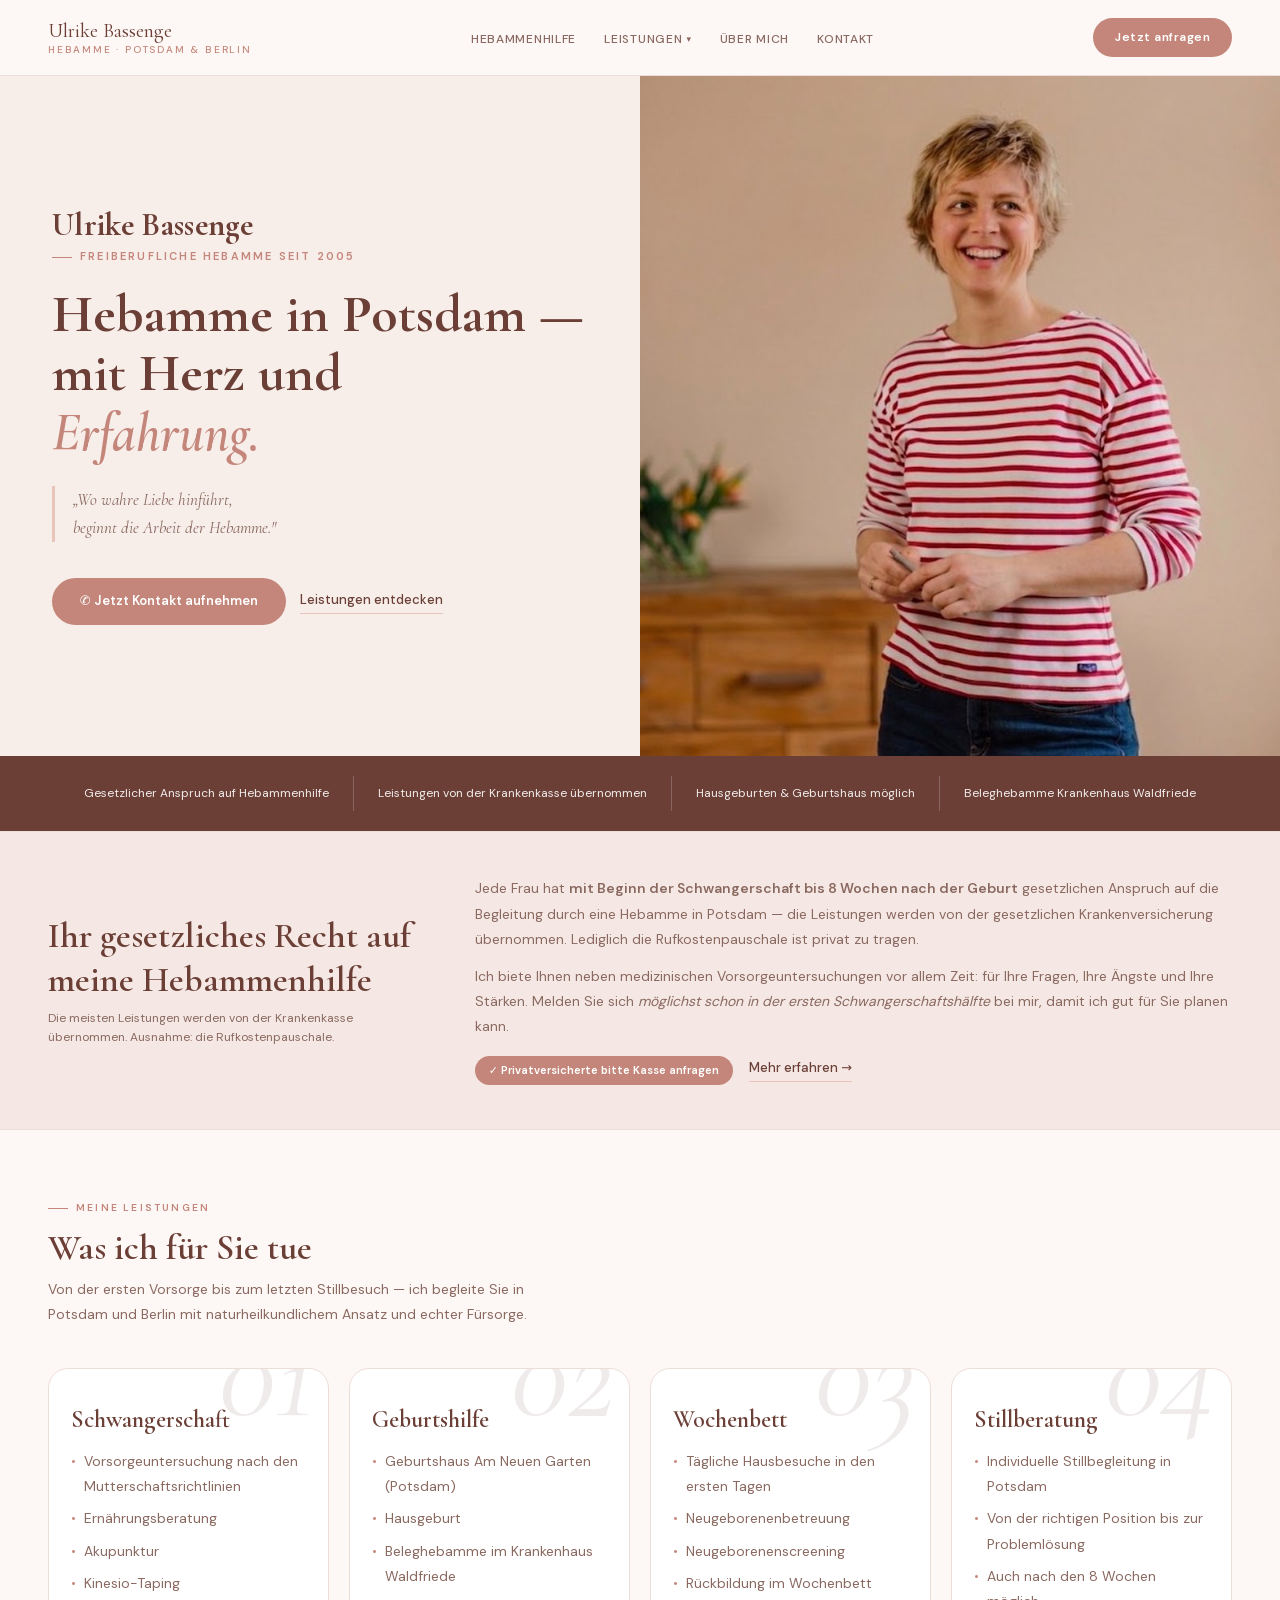
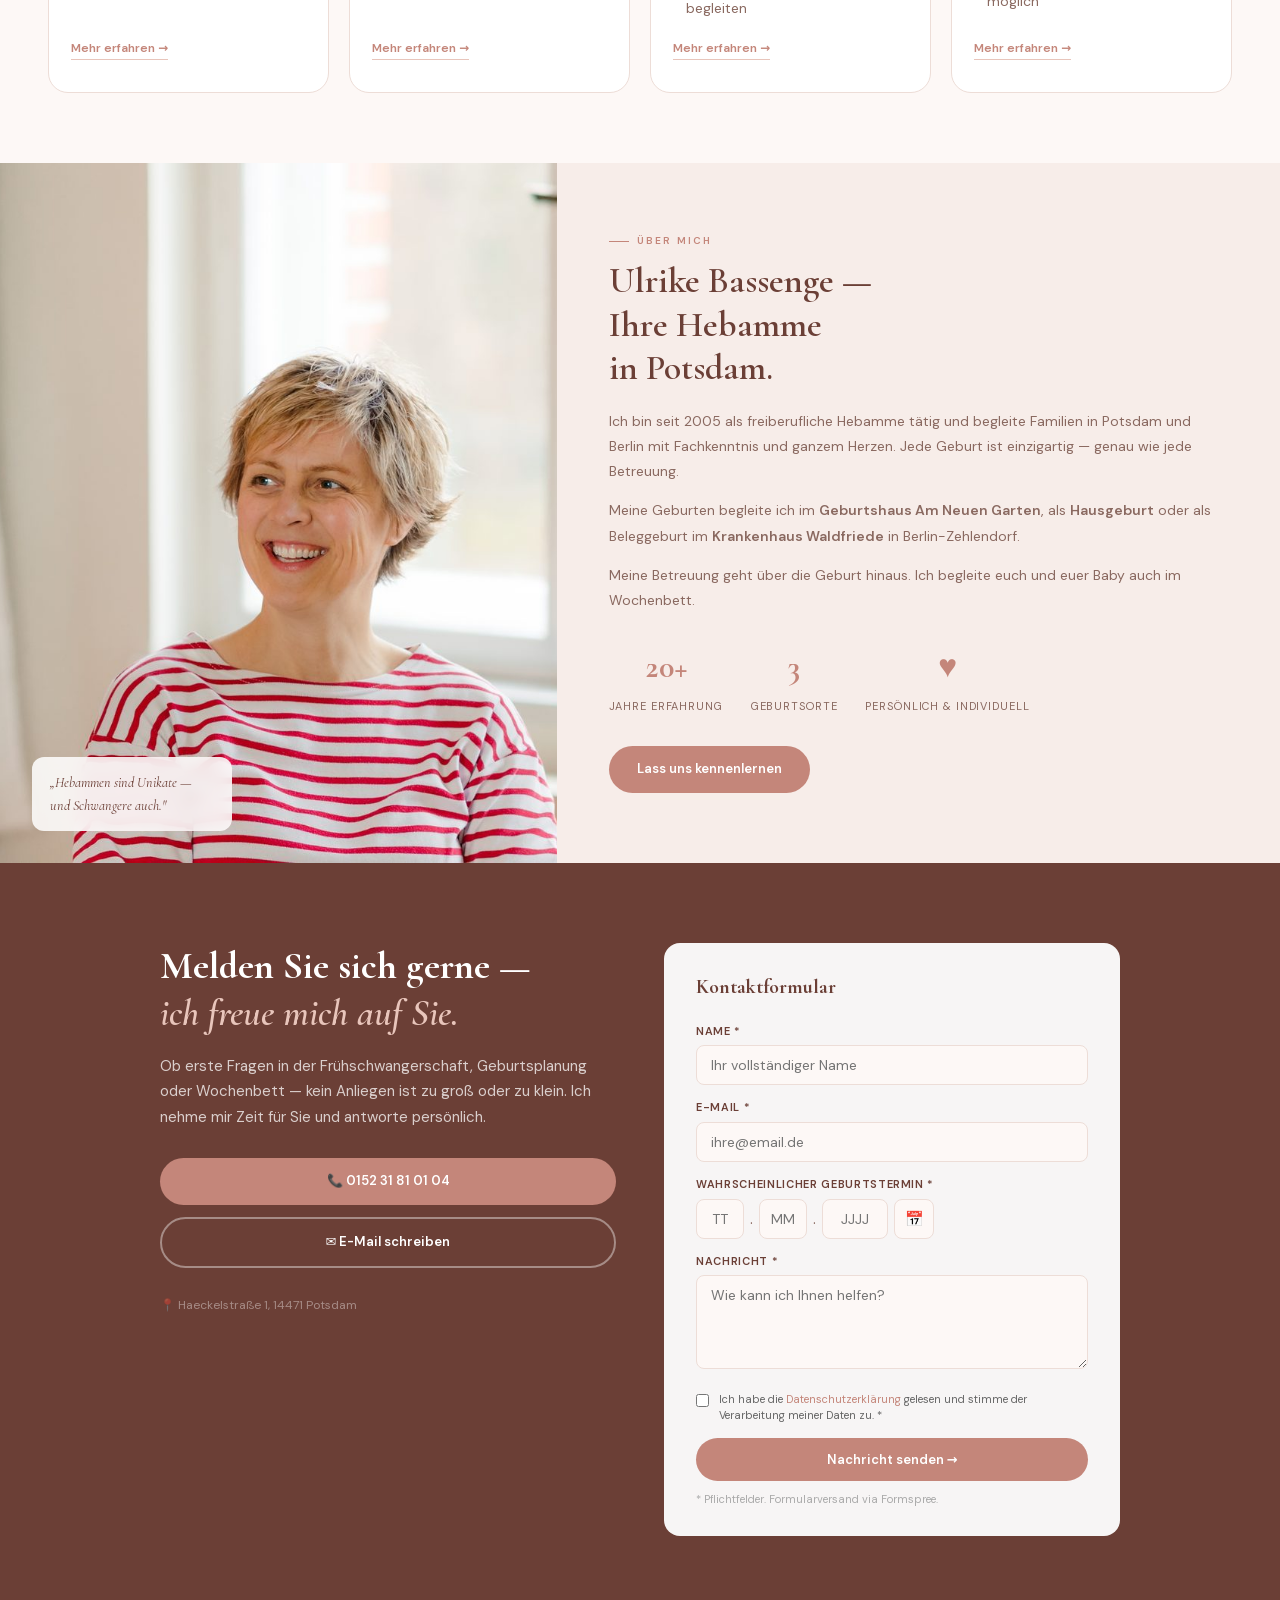
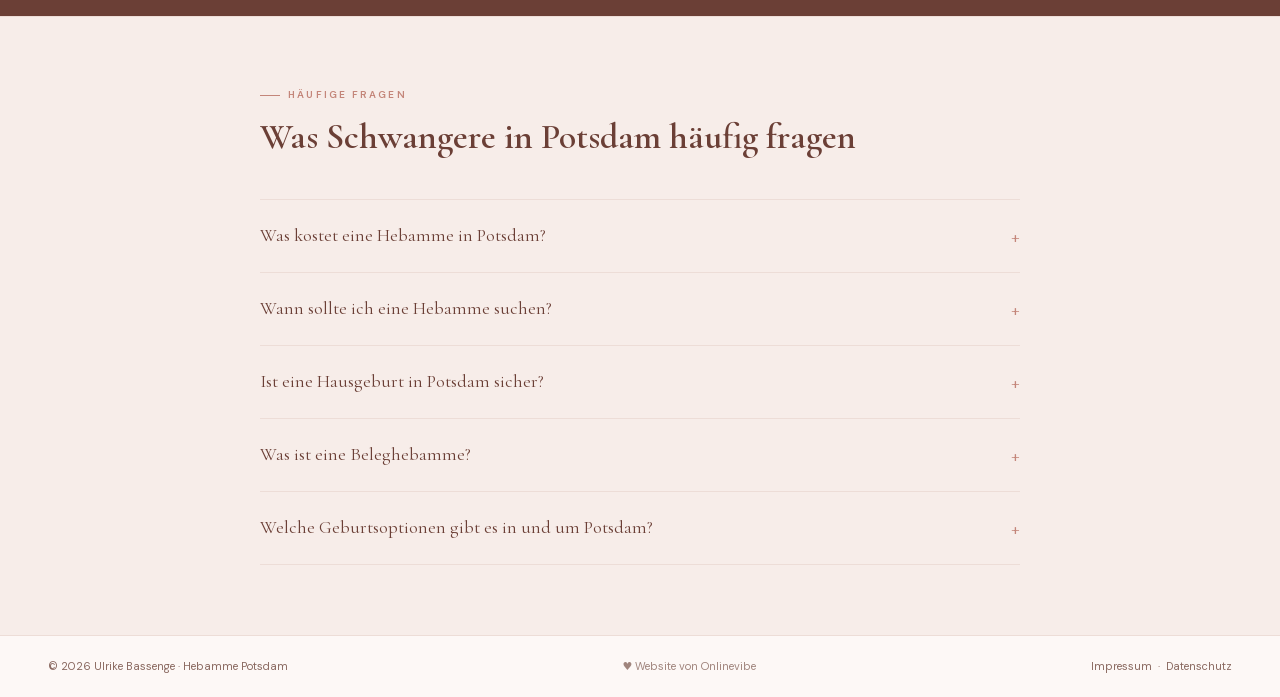
==== commit ee574216: "feat: hero redesign, kontaktformular geburtstermin, textanpassungen, netzwerk entfernt Hero-Section " ====
--- a/index.html
+++ b/index.html
@@ -80,7 +80,6 @@
       </ul>
     </li>
     <li><a href="ueber-mich.html">Über mich</a></li>
-    <li><a href="netzwerk.html">Netzwerk</a></li>
     <li><a href="kontakt.html">Kontakt</a></li>
   </ul>
 
@@ -114,45 +113,8 @@
   </div>
 
   <!-- RIGHT COLUMN -->
-  <div style="background:linear-gradient(145deg,var(--rose-pale) 0%,var(--cream-mid) 60%,var(--sand) 100%);position:relative;overflow:hidden;display:flex;align-items:center;justify-content:center;min-height:540px;">
-
-    <!-- Decorative blobs -->
-    <div style="position:absolute;width:340px;height:340px;background:var(--rose-light);opacity:0.35;border-radius:60% 40% 55% 45% / 50% 60% 40% 50%;top:-60px;right:-80px;"></div>
-    <div style="position:absolute;width:220px;height:220px;background:var(--rose);opacity:0.12;border-radius:40% 60% 45% 55% / 55% 45% 60% 40%;bottom:-40px;left:-30px;"></div>
-    <div style="position:absolute;width:100px;height:100px;background:var(--rose-dark);opacity:0.08;border-radius:50%;bottom:80px;right:40px;"></div>
-
-    <!-- Trust Badge: Erfahrung seit -->
-    <div class="trust-badge" style="position:absolute;top:60px;left:30px;z-index:3;background:#fff;border-radius:12px;padding:10px 14px;box-shadow:0 4px 20px rgba(107,63,54,0.12);display:flex;align-items:center;gap:8px;">
-      <span style="font-size:18px;">🌿</span>
-      <div>
-        <span style="font-family:'DM Sans',system-ui,sans-serif;font-size:9px;color:var(--muted);text-transform:uppercase;letter-spacing:0.1em;display:block;">Erfahrung seit</span>
-        <span style="font-family:'Cormorant Garamond',Georgia,serif;font-size:14px;font-weight:700;color:var(--rose-dark);">2005</span>
-      </div>
-    </div>
-
-    <!-- Trust Badge: Kosten -->
-    <div class="trust-badge" style="position:absolute;bottom:90px;left:20px;z-index:3;background:#fff;border-radius:12px;padding:10px 14px;box-shadow:0 4px 20px rgba(107,63,54,0.12);display:flex;align-items:center;gap:8px;">
-      <span style="font-size:18px;">💚</span>
-      <div>
-        <span style="font-family:'DM Sans',system-ui,sans-serif;font-size:9px;color:var(--muted);text-transform:uppercase;letter-spacing:0.1em;display:block;">Kosten</span>
-        <span style="font-family:'Cormorant Garamond',Georgia,serif;font-size:14px;font-weight:700;color:var(--rose-dark);">Krankenkasse</span>
-      </div>
-    </div>
-
-    <!-- Trust Badge: Tätig in -->
-    <div class="trust-badge" style="position:absolute;top:100px;right:20px;z-index:3;background:#fff;border-radius:12px;padding:10px 14px;box-shadow:0 4px 20px rgba(107,63,54,0.12);display:flex;align-items:center;gap:8px;">
-      <span style="font-size:18px;">📍</span>
-      <div>
-        <span style="font-family:'DM Sans',system-ui,sans-serif;font-size:9px;color:var(--muted);text-transform:uppercase;letter-spacing:0.1em;display:block;">Tätig in</span>
-        <span style="font-family:'Cormorant Garamond',Georgia,serif;font-size:14px;font-weight:700;color:var(--rose-dark);">Potsdam &amp; Berlin</span>
-      </div>
-    </div>
-
-    <!-- Photo frame -->
-    <div style="position:relative;z-index:2;width:220px;height:290px;background:linear-gradient(160deg,var(--sand) 0%,var(--rose-light) 100%);border-radius:120px 120px 80px 80px;display:flex;align-items:center;justify-content:center;box-shadow:0 20px 60px rgba(107,63,54,0.18),0 4px 12px rgba(107,63,54,0.1);overflow:hidden;">
-      <img src="https://placehold.co/220x290/e8c5bb/6b3f36?text=Ulrike+Bassenge" alt="Hebamme Ulrike Bassenge, Potsdam" width="220" height="290" style="width:100%;height:100%;object-fit:cover;border-radius:inherit;">
-    </div>
-
+  <div style="position:relative;overflow:hidden;min-height:680px;">
+    <img src="images/ulrike-bassenge-hero.jpg" alt="Hebamme Ulrike Bassenge, Potsdam" style="position:absolute;inset:0;width:100%;height:100%;object-fit:cover;">
   </div>
 
 </section>
@@ -168,7 +130,7 @@
 <!-- HEBAMMENHILFE KURZVERSION -->
 <section class="hebammenhilfe-section" style="background:var(--rose-pale);padding:44px 48px;display:grid;grid-template-columns:1fr 2fr;gap:48px;align-items:center;border-top:1px solid var(--sand);border-bottom:1px solid var(--sand);">
   <div>
-    <h2 class="heading-lg">Ihr gesetzliches Recht auf meine Hilfe</h2>
+    <h2 class="heading-lg">Ihr gesetzliches Recht auf meine Hebammenhilfe</h2>
     <p style="font-size:12px;color:var(--muted);margin-top:8px;">Die meisten Leistungen werden von der Krankenkasse übernommen. Ausnahme: die Rufkostenpauschale.</p>
   </div>
   <div>
@@ -192,28 +154,46 @@
     <a href="schwangerschaft.html" class="card" style="padding:32px 22px;display:flex;flex-direction:column;position:relative;overflow:hidden;">
       <span style="position:absolute;top:-60px;right:14px;font-family:'Cormorant Garamond',Georgia,serif;font-size:130px;font-weight:400;font-style:italic;color:rgba(107,63,54,0.1);line-height:1;pointer-events:none;user-select:none;">01</span>
       <h3 class="heading-md" style="margin-bottom:10px;">Schwangerschaft</h3>
-      <p class="body-text" style="flex:1;">Vorsorgeuntersuchungen, Ernährungsberatung, Akupunktur, Homöopathie und Geburtsvorbereitungskurse in Potsdam.</p>
+      <ul class="body-text" style="flex:1;list-style:none;margin:0;padding:0;display:flex;flex-direction:column;gap:7px;">
+        <li style="display:flex;gap:8px;"><span style="color:var(--rose);flex-shrink:0;">•</span>Vorsorgeuntersuchung nach den Mutterschaftsrichtlinien</li>
+        <li style="display:flex;gap:8px;"><span style="color:var(--rose);flex-shrink:0;">•</span>Ernährungsberatung</li>
+        <li style="display:flex;gap:8px;"><span style="color:var(--rose);flex-shrink:0;">•</span>Akupunktur</li>
+        <li style="display:flex;gap:8px;"><span style="color:var(--rose);flex-shrink:0;">•</span>Kinesio-Taping</li>
+      </ul>
       <span style="display:inline-flex;align-items:center;gap:4px;margin-top:18px;font-size:12px;color:var(--rose);font-weight:600;border-bottom:1px solid var(--rose-light);padding-bottom:1px;width:fit-content;">Mehr erfahren →</span>
     </a>
 
     <a href="geburtshilfe.html" class="card" style="padding:32px 22px;display:flex;flex-direction:column;position:relative;overflow:hidden;">
       <span style="position:absolute;top:-60px;right:14px;font-family:'Cormorant Garamond',Georgia,serif;font-size:130px;font-weight:400;font-style:italic;color:rgba(107,63,54,0.1);line-height:1;pointer-events:none;user-select:none;">02</span>
       <h3 class="heading-md" style="margin-bottom:10px;">Geburtshilfe</h3>
-      <p class="body-text" style="flex:1;">Hausgeburt, Geburtshaus am Neuen Garten (Potsdam) oder Beleghebamme im Krankenhaus Waldfriede, Berlin-Zehlendorf.</p>
+      <ul class="body-text" style="flex:1;list-style:none;margin:0;padding:0;display:flex;flex-direction:column;gap:7px;">
+        <li style="display:flex;gap:8px;"><span style="color:var(--rose);flex-shrink:0;">•</span>Geburtshaus Am Neuen Garten (Potsdam)</li>
+        <li style="display:flex;gap:8px;"><span style="color:var(--rose);flex-shrink:0;">•</span>Hausgeburt</li>
+        <li style="display:flex;gap:8px;"><span style="color:var(--rose);flex-shrink:0;">•</span>Beleghebamme im Krankenhaus Waldfriede</li>
+      </ul>
       <span style="display:inline-flex;align-items:center;gap:4px;margin-top:18px;font-size:12px;color:var(--rose);font-weight:600;border-bottom:1px solid var(--rose-light);padding-bottom:1px;width:fit-content;">Mehr erfahren →</span>
     </a>
 
     <a href="wochenbett.html" class="card" style="padding:32px 22px;display:flex;flex-direction:column;position:relative;overflow:hidden;">
       <span style="position:absolute;top:-60px;right:14px;font-family:'Cormorant Garamond',Georgia,serif;font-size:130px;font-weight:400;font-style:italic;color:rgba(107,63,54,0.1);line-height:1;pointer-events:none;user-select:none;">03</span>
       <h3 class="heading-md" style="margin-bottom:10px;">Wochenbett</h3>
-      <p class="body-text" style="flex:1;">Tägliche Hausbesuche in den ersten Tagen, Neugeborenenbetreuung, Rückbildung und liebevolle Begleitung der ganzen Familie.</p>
+      <ul class="body-text" style="flex:1;list-style:none;margin:0;padding:0;display:flex;flex-direction:column;gap:7px;">
+        <li style="display:flex;gap:8px;"><span style="color:var(--rose);flex-shrink:0;">•</span>Tägliche Hausbesuche in den ersten Tagen</li>
+        <li style="display:flex;gap:8px;"><span style="color:var(--rose);flex-shrink:0;">•</span>Neugeborenenbetreuung</li>
+        <li style="display:flex;gap:8px;"><span style="color:var(--rose);flex-shrink:0;">•</span>Neugeborenenscreening</li>
+        <li style="display:flex;gap:8px;"><span style="color:var(--rose);flex-shrink:0;">•</span>Rückbildung im Wochenbett begleiten</li>
+      </ul>
       <span style="display:inline-flex;align-items:center;gap:4px;margin-top:18px;font-size:12px;color:var(--rose);font-weight:600;border-bottom:1px solid var(--rose-light);padding-bottom:1px;width:fit-content;">Mehr erfahren →</span>
     </a>
 
     <a href="stillen.html" class="card" style="padding:32px 22px;display:flex;flex-direction:column;position:relative;overflow:hidden;">
       <span style="position:absolute;top:-60px;right:14px;font-family:'Cormorant Garamond',Georgia,serif;font-size:130px;font-weight:400;font-style:italic;color:rgba(107,63,54,0.1);line-height:1;pointer-events:none;user-select:none;">04</span>
       <h3 class="heading-md" style="margin-bottom:10px;">Stillberatung</h3>
-      <p class="body-text" style="flex:1;">Individuelle Stillbegleitung in Potsdam — von der richtigen Position bis zur Problemlösung. Auch nach den 8 Wochen möglich.</p>
+      <ul class="body-text" style="flex:1;list-style:none;margin:0;padding:0;display:flex;flex-direction:column;gap:7px;">
+        <li style="display:flex;gap:8px;"><span style="color:var(--rose);flex-shrink:0;">•</span>Individuelle Stillbegleitung in Potsdam</li>
+        <li style="display:flex;gap:8px;"><span style="color:var(--rose);flex-shrink:0;">•</span>Von der richtigen Position bis zur Problemlösung</li>
+        <li style="display:flex;gap:8px;"><span style="color:var(--rose);flex-shrink:0;">•</span>Auch nach den 8 Wochen möglich</li>
+      </ul>
       <span style="display:inline-flex;align-items:center;gap:4px;margin-top:18px;font-size:12px;color:var(--rose);font-weight:600;border-bottom:1px solid var(--rose-light);padding-bottom:1px;width:fit-content;">Mehr erfahren →</span>
     </a>
 
@@ -223,9 +203,9 @@
 <!-- ÜBER MICH -->
 <section style="display:grid;grid-template-columns:1fr 1.3fr;">
   <!-- FOTO-BEREICH -->
-  <div style="background:linear-gradient(160deg,var(--sand) 0%,var(--rose-light) 100%);min-height:480px;display:flex;align-items:flex-end;justify-content:flex-start;padding:32px;position:relative;overflow:hidden;">
-    <div style="position:absolute;top:40px;right:-60px;width:200px;height:200px;background:var(--rose);opacity:.12;border-radius:50%;"></div>
-    <div style="background:rgba(255,255,255,.85);backdrop-filter:blur(8px);border-radius:12px;padding:14px 18px;max-width:200px;line-height:1.5;">
+  <div style="min-height:480px;display:flex;align-items:flex-end;justify-content:flex-start;padding:32px;position:relative;overflow:hidden;">
+    <img src="images/ulrike-ueber-mich.jpg" alt="Ulrike Bassenge im Gespräch" style="position:absolute;inset:0;width:100%;height:100%;object-fit:cover;">
+    <div style="background:rgba(255,255,255,.85);backdrop-filter:blur(8px);border-radius:12px;padding:14px 18px;max-width:200px;line-height:1.5;position:relative;z-index:2;">
       <p class="quote-text" style="font-size:14px;color:var(--rose-dark);">„Hebammen sind Unikate — und Schwangere auch."</p>
     </div>
   </div>
@@ -233,8 +213,9 @@
   <div style="background:var(--cream-mid);padding:70px 52px;display:flex;flex-direction:column;justify-content:center;">
     <p class="section-label">Über mich</p>
     <h2 class="heading-lg" style="margin-bottom:20px;">Ulrike Bassenge —<br>Ihre Hebamme<br>in Potsdam.</h2>
-    <p class="body-text" style="margin-bottom:14px;">Ich bin seit 2005 als freiberufliche Hebamme tätig und begleite Familien in Potsdam und Berlin mit Fachkenntnis und ganzem Herzen. Jede Geburt ist einzigartig — genau wie jede Frau.</p>
-    <p class="body-text" style="margin-bottom:28px;">Als Beleghebamme im <strong>Krankenhaus Waldfriede Berlin-Zehlendorf</strong> sowie für Hausgeburten und das <strong>Geburtshaus am Neuen Garten</strong> biete ich Ihnen eine persönliche, kontinuierliche Betreuung.</p>
+    <p class="body-text" style="margin-bottom:14px;">Ich bin seit 2005 als freiberufliche Hebamme tätig und begleite Familien in Potsdam und Berlin mit Fachkenntnis und ganzem Herzen. Jede Geburt ist einzigartig — genau wie jede Betreuung.</p>
+    <p class="body-text" style="margin-bottom:14px;">Meine Geburten begleite ich im <strong>Geburtshaus Am Neuen Garten</strong>, als <strong>Hausgeburt</strong> oder als Beleggeburt im <strong>Krankenhaus Waldfriede</strong> in Berlin-Zehlendorf.</p>
+    <p class="body-text" style="margin-bottom:28px;">Meine Betreuung geht über die Geburt hinaus. Ich begleite euch und euer Baby auch im Wochenbett.</p>
     <div style="display:flex;gap:28px;margin-bottom:28px;">
       <div style="text-align:center;">
         <strong style="font-family:var(--font-serif);font-size:32px;color:var(--rose);display:block;">20+</strong>
@@ -253,62 +234,6 @@
   </div>
 </section>
 
-<!-- NETZWERK -->
-<section style="padding:70px 48px;background:var(--cream);">
-  <p class="section-label">Mein Netzwerk</p>
-  <h2 class="heading-lg" style="margin-bottom:8px;">Vertrauensvolle Partner</h2>
-  <p class="body-text" style="max-width:520px;margin-bottom:40px;">Ich arbeite eng mit erfahrenen Kolleginnen und Einrichtungen zusammen — für Ihre lückenlose Betreuung, auch in meiner Abwesenheit.</p>
-
-  <div class="cards-3" style="display:grid;grid-template-columns:repeat(3,1fr);gap:20px;">
-
-    <div class="card" style="padding:24px 22px;display:flex;flex-direction:column;gap:8px;">
-      <span style="font-size:9px;letter-spacing:.14em;text-transform:uppercase;color:var(--rose);font-weight:600;">Geburtsklinik</span>
-      <h3 class="heading-md">Krankenhaus Waldfriede</h3>
-      <p class="body-text" style="flex:1;">Hier bin ich als Beleghebamme tätig. Eine familienfreundliche Klinik in Berlin-Zehlendorf mit persönlichem Ambiente.</p>
-      <a href="https://www.krankenhaus-waldfriede.de" target="_blank" rel="noopener" style="font-size:11px;color:var(--rose);font-weight:600;display:inline-flex;align-items:center;gap:4px;margin-top:4px;">Zur Klinik →</a>
-    </div>
-
-    <div class="card" style="padding:24px 22px;display:flex;flex-direction:column;gap:8px;">
-      <span style="font-size:9px;letter-spacing:.14em;text-transform:uppercase;color:var(--rose);font-weight:600;">Geburtshaus Potsdam</span>
-      <h3 class="heading-md">Geburtshaus am Neuen Garten</h3>
-      <p class="body-text" style="flex:1;">Eine wunderschöne Alternative zur Klinik — natürlich gebären in Potsdam, in vertrauter Atmosphäre.</p>
-      <a href="https://www.geburtshaus-am-neuen-garten.de" target="_blank" rel="noopener" style="font-size:11px;color:var(--rose);font-weight:600;display:inline-flex;align-items:center;gap:4px;margin-top:4px;">Mehr erfahren →</a>
-    </div>
-
-    <div class="card" style="padding:24px 22px;display:flex;flex-direction:column;gap:8px;">
-      <span style="font-size:9px;letter-spacing:.14em;text-transform:uppercase;color:var(--rose);font-weight:600;">Meine Vertretung</span>
-      <h3 class="heading-md">Peggy Jahnel &amp; Martina Schulze</h3>
-      <p class="body-text" style="flex:1;">Zwei erfahrene Kolleginnen, die Sie in meiner Abwesenheit genauso fürsorglich begleiten.</p>
-      <div style="display:flex;gap:12px;margin-top:4px;">
-        <a href="https://www.pots-hebamme.de" target="_blank" rel="noopener" style="font-size:11px;color:var(--rose);font-weight:600;">Peggy Jahnel →</a>
-        <a href="https://www.hebamme-martina-schulze.de" target="_blank" rel="noopener" style="font-size:11px;color:var(--rose);font-weight:600;">Martina Schulze →</a>
-      </div>
-    </div>
-
-    <div class="card" style="padding:24px 22px;display:flex;flex-direction:column;gap:8px;">
-      <span style="font-size:9px;letter-spacing:.14em;text-transform:uppercase;color:var(--rose);font-weight:600;">Berufsverband</span>
-      <h3 class="heading-md">Hebammenverband Brandenburg</h3>
-      <p class="body-text" style="flex:1;">Informationen zu Hebammenleistungen in Brandenburg und eine Liste weiterer Hebammen in der Region.</p>
-      <a href="https://www.hebammen-brandenburg.de" target="_blank" rel="noopener" style="font-size:11px;color:var(--rose);font-weight:600;display:inline-flex;align-items:center;gap:4px;margin-top:4px;">Zum Verband →</a>
-    </div>
-
-    <div class="card" style="padding:24px 22px;display:flex;flex-direction:column;gap:8px;">
-      <span style="font-size:9px;letter-spacing:.14em;text-transform:uppercase;color:var(--rose);font-weight:600;">Fotografie</span>
-      <h3 class="heading-md">fotoart13</h3>
-      <p class="body-text" style="flex:1;">Professionelle Schwangerschafts- und Babyfotografie mit Leidenschaft in Potsdam.</p>
-      <a href="https://www.fotoart13.de" target="_blank" rel="noopener" style="font-size:11px;color:var(--rose);font-weight:600;display:inline-flex;align-items:center;gap:4px;margin-top:4px;">Zur Website →</a>
-    </div>
-
-    <div class="card" style="padding:24px 22px;display:flex;flex-direction:column;gap:8px;background:var(--rose-pale);border-color:var(--rose-light);">
-      <span style="font-size:9px;letter-spacing:.14em;text-transform:uppercase;color:var(--rose-dark);font-weight:600;">Wissen</span>
-      <h3 class="heading-md">Ihr gesetzlicher Anspruch</h3>
-      <p class="body-text" style="flex:1;">Informieren Sie sich über Ihren Anspruch auf Hebammenhilfe und die vollständige Kostenübernahme durch die Krankenkasse.</p>
-      <a href="hebammenhilfe.html" style="font-size:11px;color:var(--rose);font-weight:600;display:inline-flex;align-items:center;gap:4px;margin-top:4px;">Mehr erfahren →</a>
-    </div>
-
-  </div>
-</section>
-
 <!-- KONTAKT CTA -->
 <section class="kontakt-cta" style="background:var(--rose-dark);padding:80px 48px;">
   <div style="max-width:960px;margin:0 auto;">
@@ -322,7 +247,7 @@
           Ob erste Fragen in der Frühschwangerschaft, Geburtsplanung oder Wochenbett — kein Anliegen ist zu groß oder zu klein. Ich nehme mir Zeit für Sie und antworte persönlich.
         </p>
         <div style="display:flex;flex-direction:column;gap:12px;margin-bottom:28px;">
-          <a href="tel:015231810104" class="btn-primary" style="background:var(--rose);justify-content:center;">📞 0152 3181 0104 · Anruf oder SMS</a>
+          <a href="tel:015231810104" class="btn-primary" style="background:var(--rose);justify-content:center;">📞 0152 31 81 01 04</a>
           <a href="mailto:info@ulrike-bassenge.de" class="btn-outline" style="justify-content:center;">✉️ E-Mail schreiben</a>
         </div>
         <p style="color:rgba(255,255,255,.4);font-size:12px;">📍 Haeckelstraße 1, 14471 Potsdam</p>
@@ -340,6 +265,19 @@
             <input type="email" name="email" required placeholder="ihre@email.de" style="width:100%;padding:10px 14px;border:1px solid var(--sand);border-radius:8px;font-family:var(--font-sans);font-size:14px;background:var(--cream);color:var(--text);outline:none;box-sizing:border-box;">
           </div>
           <div>
+            <label style="display:block;font-size:11px;font-weight:600;color:var(--rose-dark);margin-bottom:5px;text-transform:uppercase;letter-spacing:.06em;">Wahrscheinlicher Geburtstermin *</label>
+            <div style="display:flex;align-items:center;gap:6px;">
+              <input type="text" inputmode="numeric" maxlength="2" id="get-day" required placeholder="TT" aria-label="Tag" style="width:48px;text-align:center;padding:10px 4px;border:1px solid var(--sand);border-radius:8px;font-family:var(--font-sans);font-size:14px;background:var(--cream);color:var(--text);outline:none;box-sizing:border-box;">
+              <span style="color:var(--muted);">.</span>
+              <input type="text" inputmode="numeric" maxlength="2" id="get-month" required placeholder="MM" aria-label="Monat" style="width:48px;text-align:center;padding:10px 4px;border:1px solid var(--sand);border-radius:8px;font-family:var(--font-sans);font-size:14px;background:var(--cream);color:var(--text);outline:none;box-sizing:border-box;">
+              <span style="color:var(--muted);">.</span>
+              <input type="text" inputmode="numeric" maxlength="4" id="get-year" required placeholder="JJJJ" aria-label="Jahr" style="width:66px;text-align:center;padding:10px 4px;border:1px solid var(--sand);border-radius:8px;font-family:var(--font-sans);font-size:14px;background:var(--cream);color:var(--text);outline:none;box-sizing:border-box;">
+              <button type="button" id="get-calendar-btn" aria-label="Kalender öffnen" style="display:flex;align-items:center;justify-content:center;width:40px;height:40px;flex-shrink:0;border:1px solid var(--sand);border-radius:8px;background:var(--cream);cursor:pointer;font-size:15px;">📅</button>
+            </div>
+            <input type="date" id="get-picker" tabindex="-1" style="position:absolute;width:1px;height:1px;opacity:0;pointer-events:none;">
+            <input type="hidden" name="due_date" id="get-hidden">
+          </div>
+          <div>
             <label style="display:block;font-size:11px;font-weight:600;color:var(--rose-dark);margin-bottom:5px;text-transform:uppercase;letter-spacing:.06em;">Nachricht *</label>
             <textarea name="message" required rows="4" placeholder="Wie kann ich Ihnen helfen?" style="width:100%;padding:10px 14px;border:1px solid var(--sand);border-radius:8px;font-family:var(--font-sans);font-size:14px;background:var(--cream);color:var(--text);outline:none;resize:vertical;box-sizing:border-box;"></textarea>
           </div>
@@ -400,7 +338,7 @@
           Welche Geburtsoptionen gibt es in und um Potsdam?
           <span style="font-size:20px;color:var(--rose);transition:transform .2s;">+</span>
         </summary>
-        <p class="body-text" style="margin-top:14px;">In Potsdam und Berlin haben Sie drei Möglichkeiten: eine <strong>Hausgeburt</strong> bei Ihnen zuhause, das <strong>Geburtshaus am Neuen Garten</strong> in Potsdam (natürliche Atmosphäre, medizinisch abgesichert) oder eine <strong>Klinikgeburt im Krankenhaus Waldfriede</strong> in Berlin-Zehlendorf — bei allen drei Optionen begleite ich Sie als Ihre persönliche Hebamme.</p>
+        <p class="body-text" style="margin-top:14px;">In Potsdam und Berlin haben Sie drei Möglichkeiten: eine <strong>Hausgeburt</strong> bei Ihnen zuhause, das <strong>Geburtshaus Am Neuen Garten</strong> in Potsdam (natürliche Atmosphäre, medizinisch abgesichert) oder eine <strong>Klinikgeburt im Krankenhaus Waldfriede</strong> in Berlin-Zehlendorf — bei allen drei Optionen begleite ich Sie als Ihre persönliche Hebamme.</p>
       </details>
 
     </div>
@@ -449,7 +387,7 @@
       "name": "Welche Geburtsoptionen gibt es in und um Potsdam?",
       "acceptedAnswer": {
         "@type": "Answer",
-        "text": "In Potsdam und Berlin haben Sie drei Möglichkeiten: eine Hausgeburt bei Ihnen zuhause, das Geburtshaus am Neuen Garten in Potsdam oder eine Klinikgeburt im Krankenhaus Waldfriede in Berlin-Zehlendorf — bei allen drei Optionen begleite ich Sie als Ihre persönliche Hebamme."
+        "text": "In Potsdam und Berlin haben Sie drei Möglichkeiten: eine Hausgeburt bei Ihnen zuhause, das Geburtshaus Am Neuen Garten in Potsdam oder eine Klinikgeburt im Krankenhaus Waldfriede in Berlin-Zehlendorf — bei allen drei Optionen begleite ich Sie als Ihre persönliche Hebamme."
       }
     }
   ]
@@ -485,6 +423,61 @@
       }
     });
   });
+
+  // Geburtstermin: TT/MM/JJJJ mit Auto-Sprung + Kalender-Picker
+  (function() {
+    const day = document.getElementById('get-day');
+    const month = document.getElementById('get-month');
+    const year = document.getElementById('get-year');
+    const picker = document.getElementById('get-picker');
+    const hidden = document.getElementById('get-hidden');
+    const calendarBtn = document.getElementById('get-calendar-btn');
+    if (!day || !month || !year || !picker || !hidden || !calendarBtn) return;
+
+    function digitsOnly(input) {
+      input.value = input.value.replace(/\D/g, '');
+    }
+    function syncHidden() {
+      if (day.value.length === 2 && month.value.length === 2 && year.value.length === 4) {
+        picker.value = year.value + '-' + month.value + '-' + day.value;
+        hidden.value = day.value + '.' + month.value + '.' + year.value;
+      } else {
+        picker.value = '';
+        hidden.value = '';
+      }
+    }
+
+    day.addEventListener('input', function() {
+      digitsOnly(day);
+      if (day.value.length === 2) month.focus();
+      syncHidden();
+    });
+    month.addEventListener('input', function() {
+      digitsOnly(month);
+      if (month.value.length === 2) year.focus();
+      syncHidden();
+    });
+    year.addEventListener('input', function() {
+      digitsOnly(year);
+      syncHidden();
+    });
+
+    calendarBtn.addEventListener('click', function() {
+      if (typeof picker.showPicker === 'function') {
+        try { picker.showPicker(); return; } catch (e) {}
+      }
+      picker.focus();
+    });
+
+    picker.addEventListener('change', function() {
+      if (!picker.value) return;
+      const parts = picker.value.split('-');
+      year.value = parts[0];
+      month.value = parts[1];
+      day.value = parts[2];
+      syncHidden();
+    });
+  })();
 </script>
 
 </body>
--- a/styles.css
+++ b/styles.css
@@ -282,7 +282,7 @@
   /* Hero */
   .hero-grid { min-height: auto; }
   [style*="padding:80px 52px"] { padding: 44px 36px !important; }
-  [style*="min-height:540px"]  { min-height: 200px !important; }
+  [style*="min-height:680px"]  { min-height: 200px !important; }
 
   /* Über-mich section */
   [style*="grid-template-columns:1fr 1.3fr"] { grid-template-columns: 1fr !important; }
